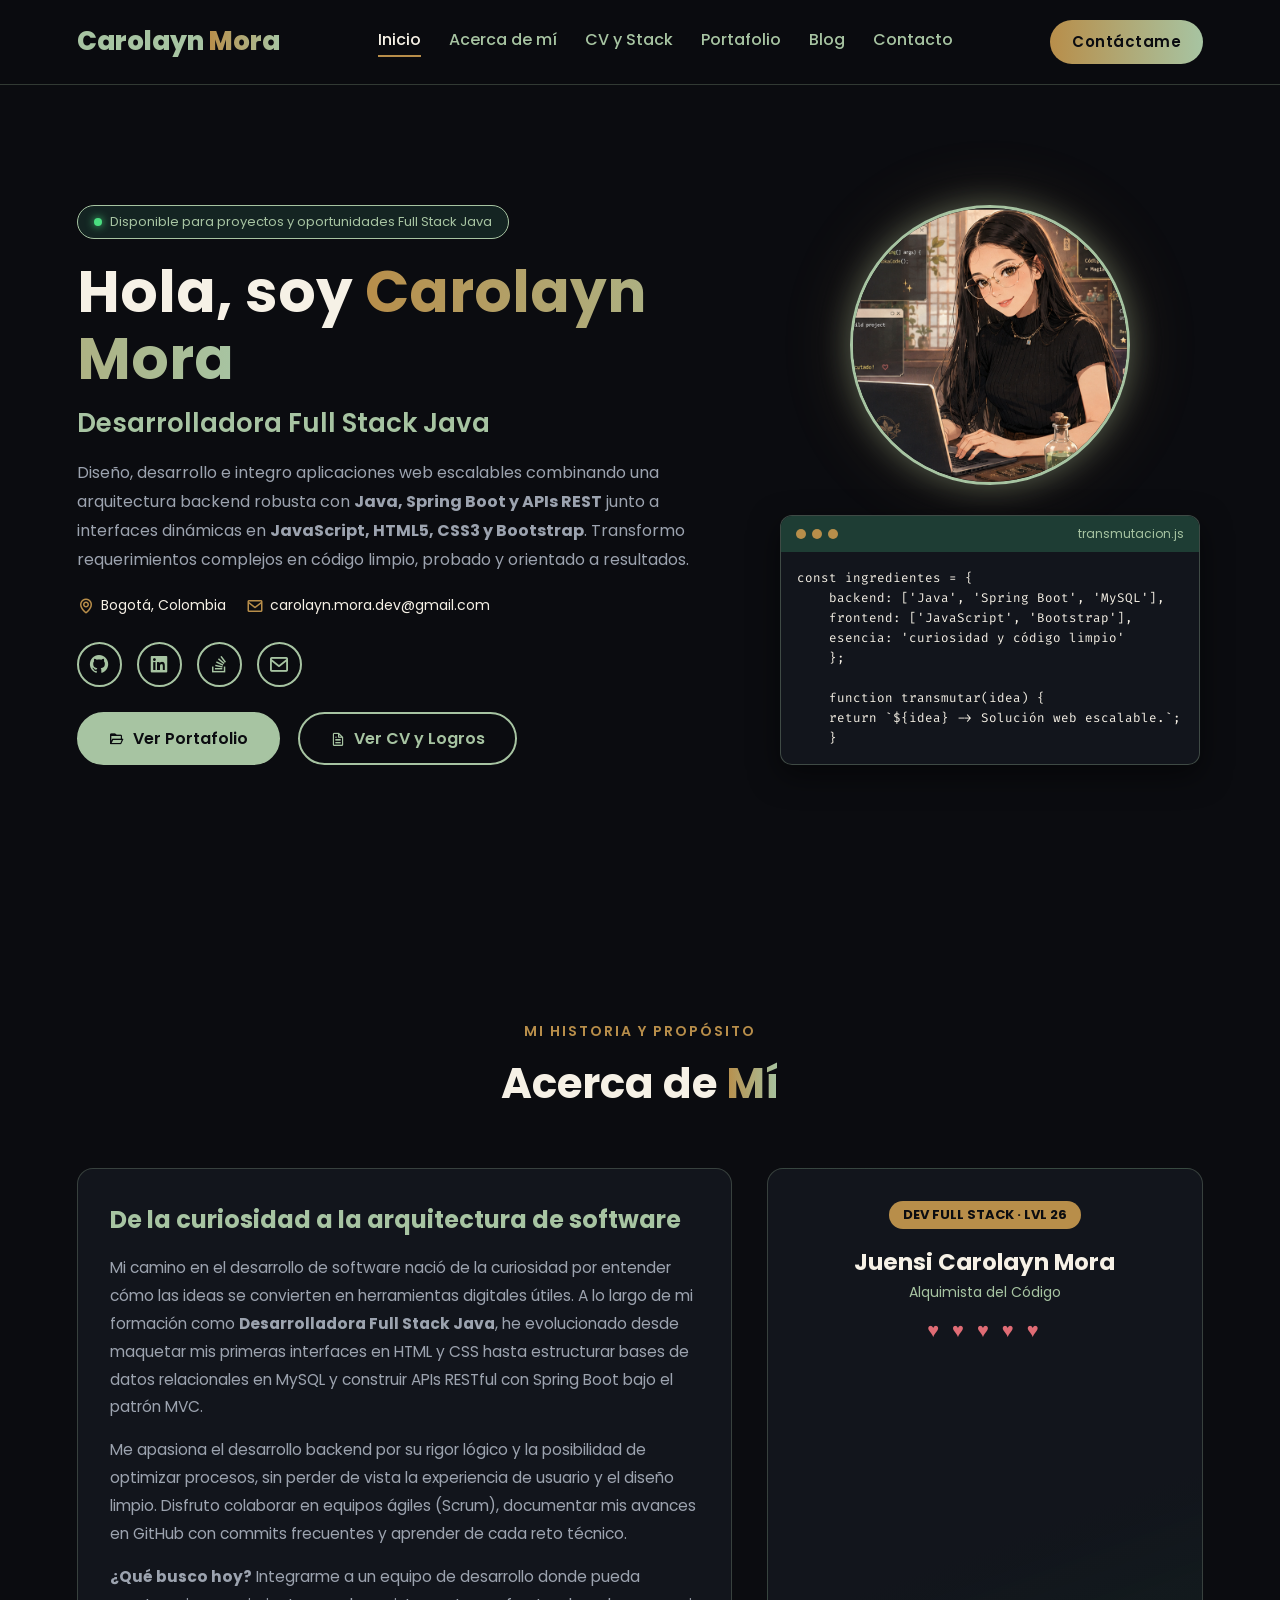
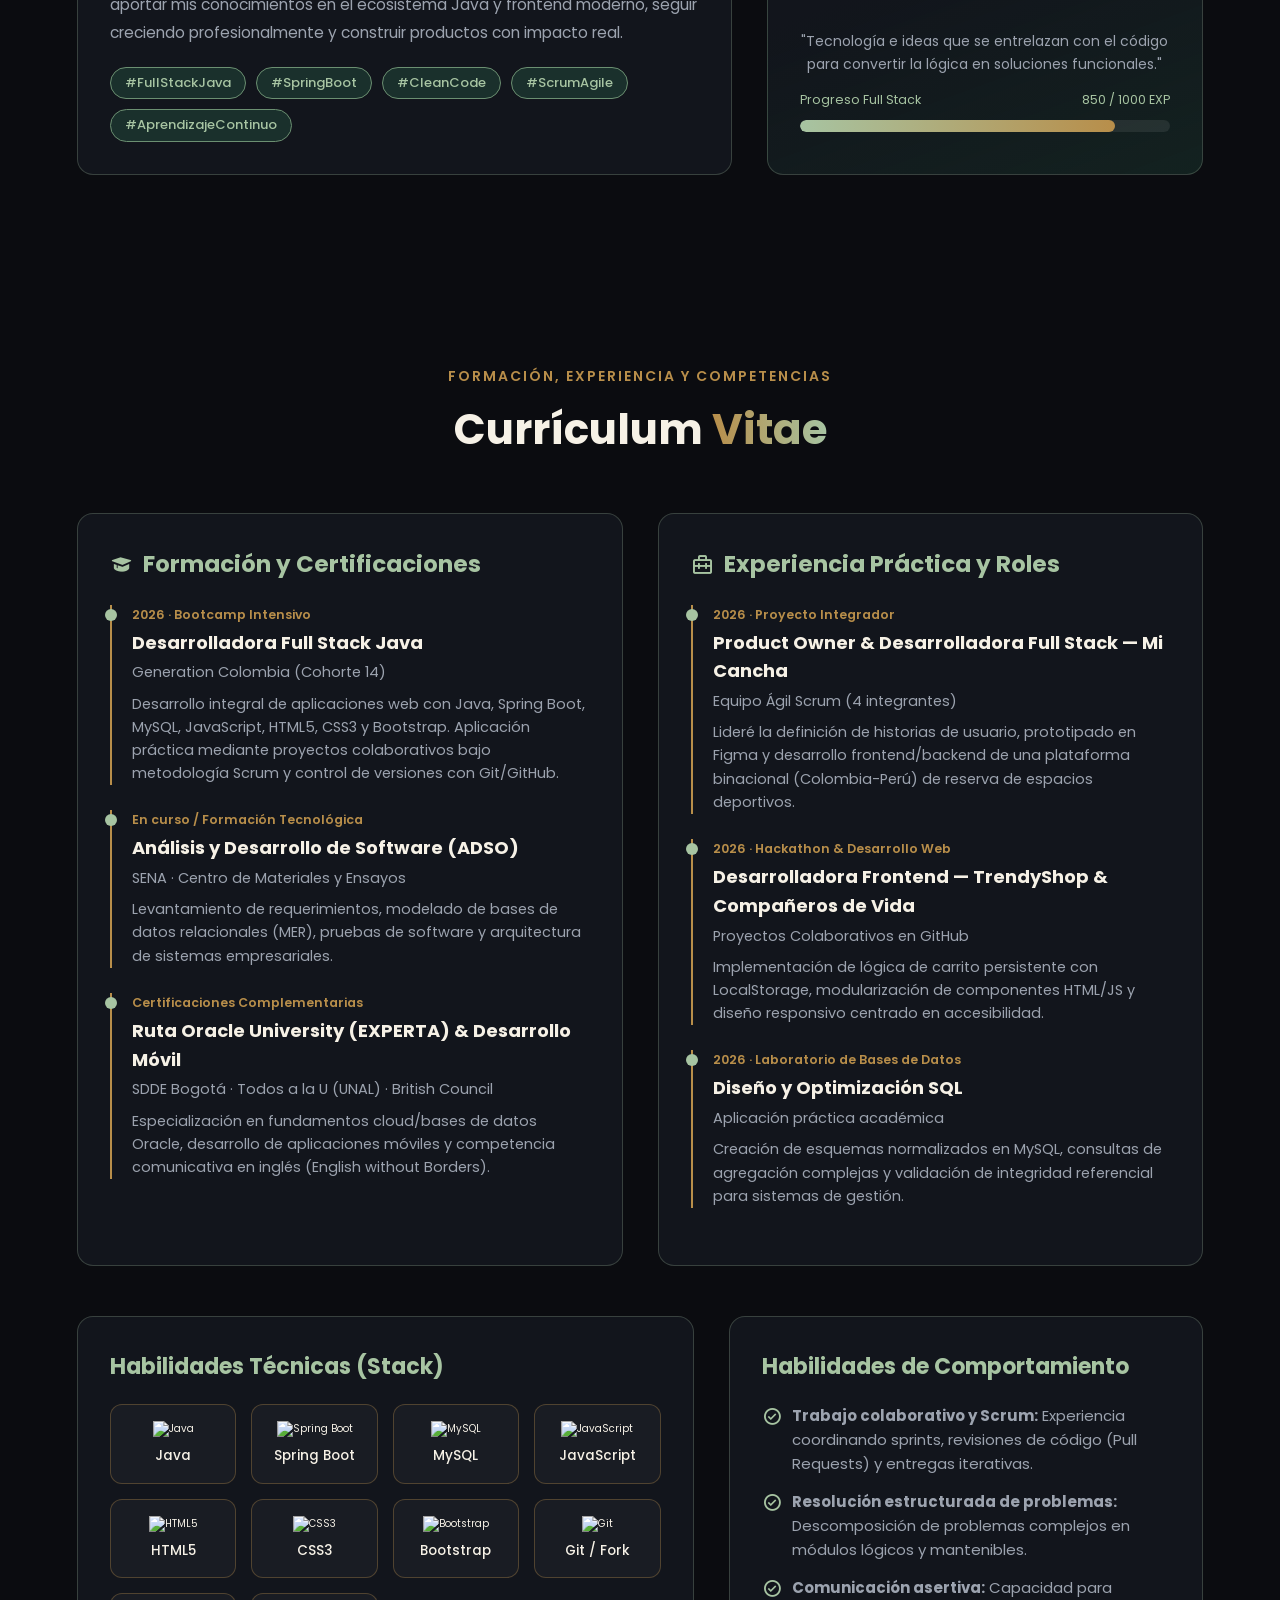
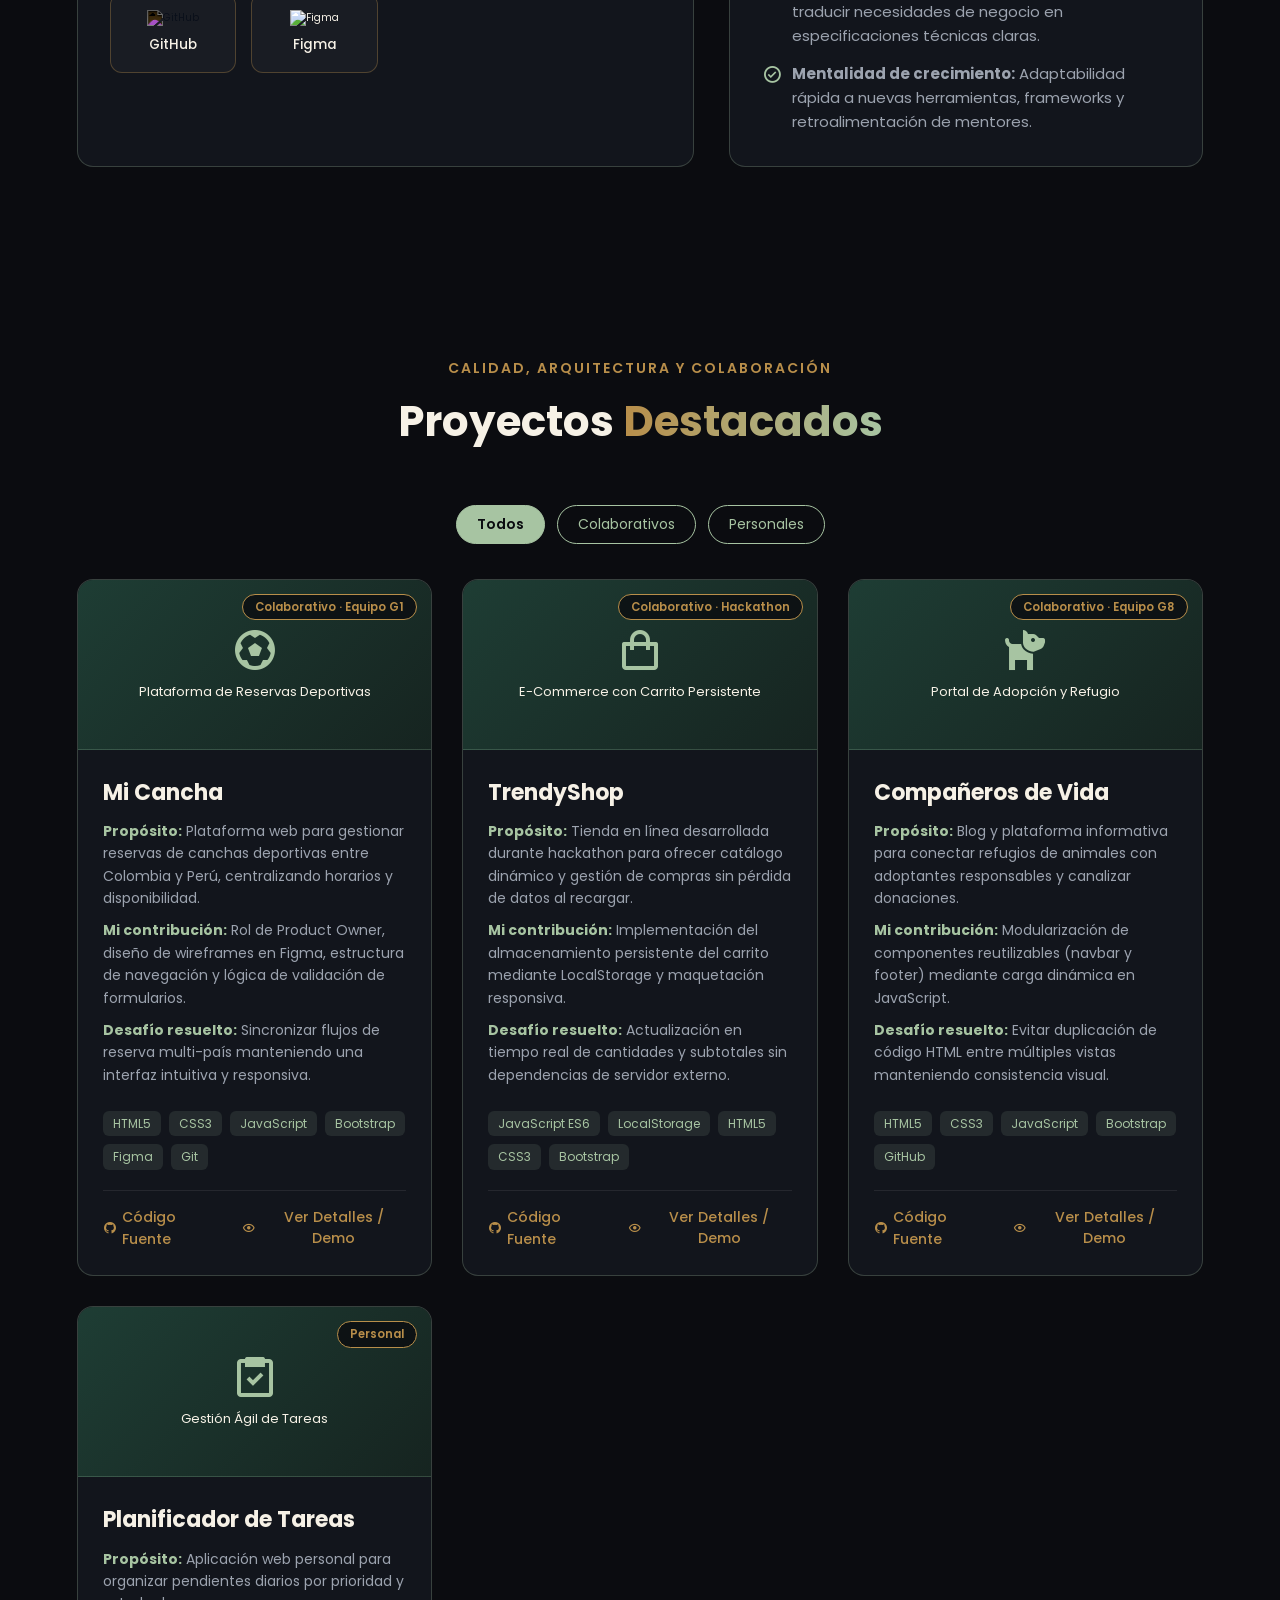
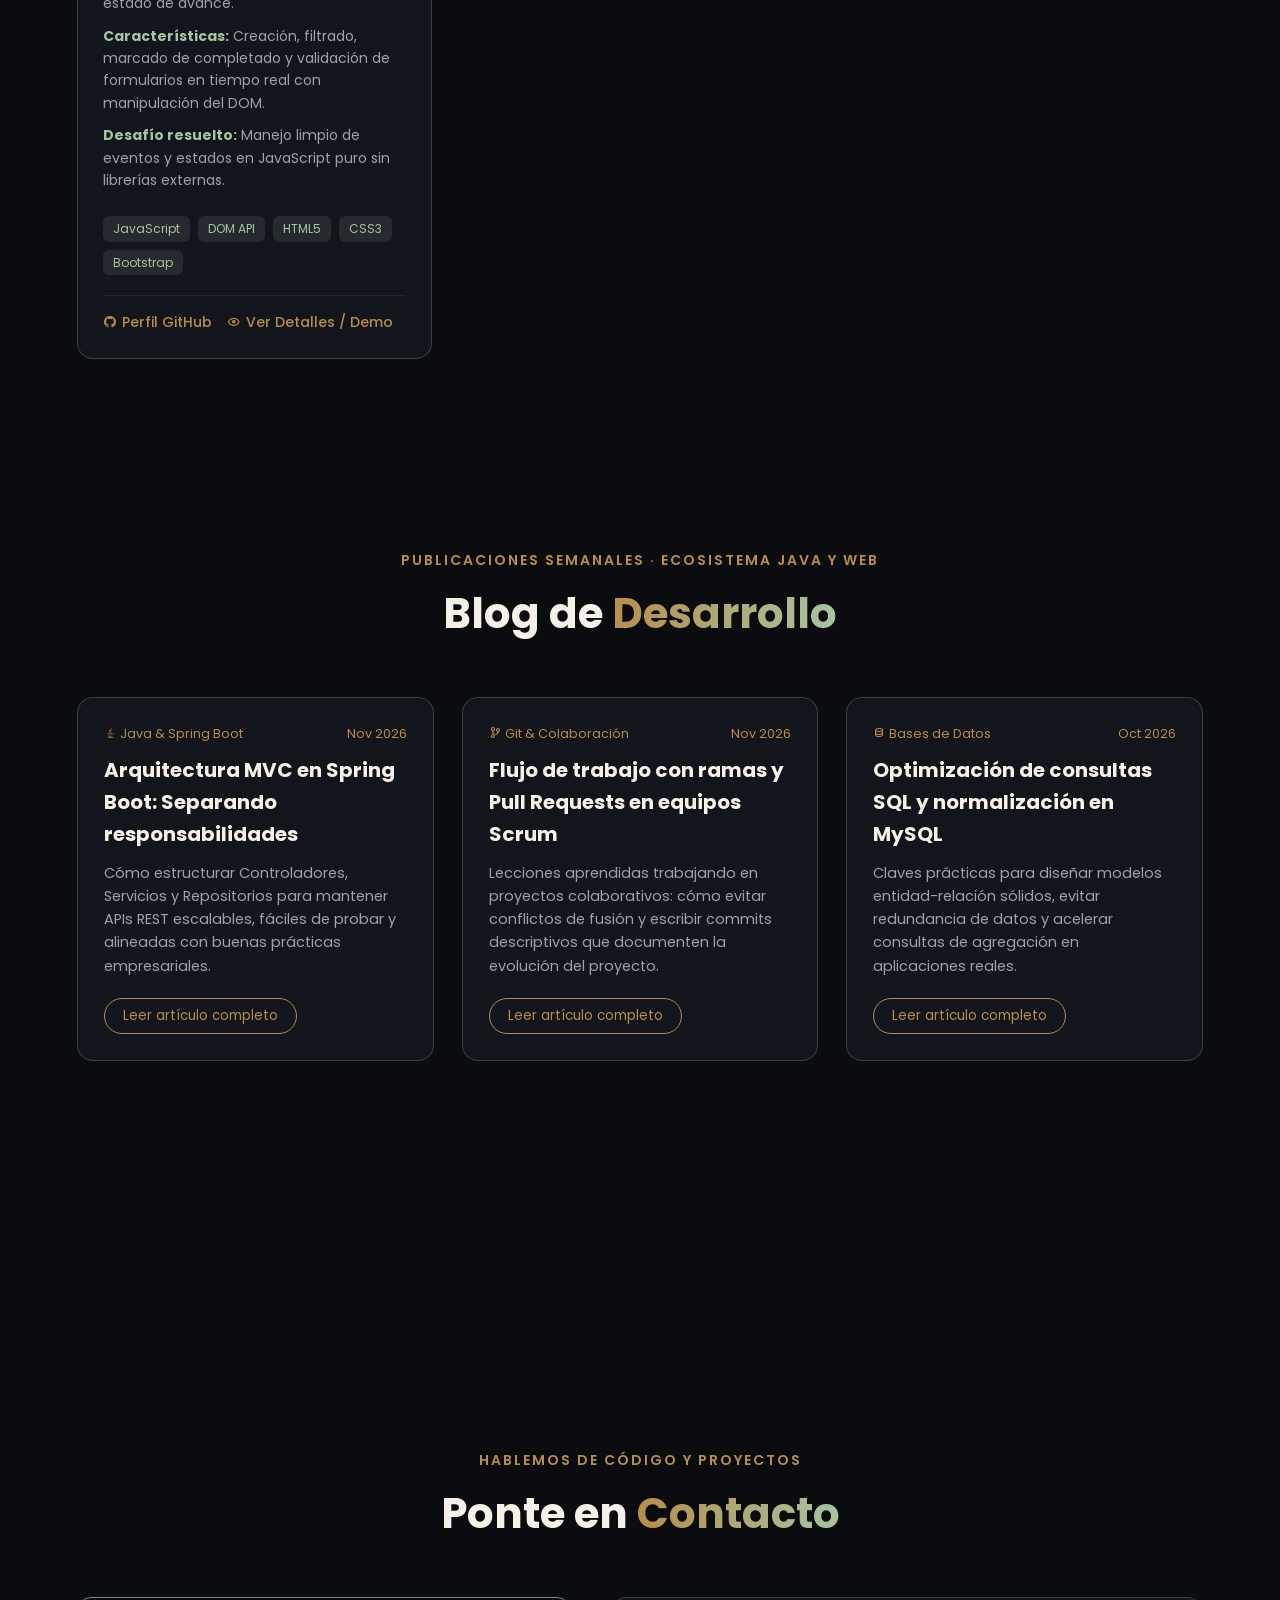
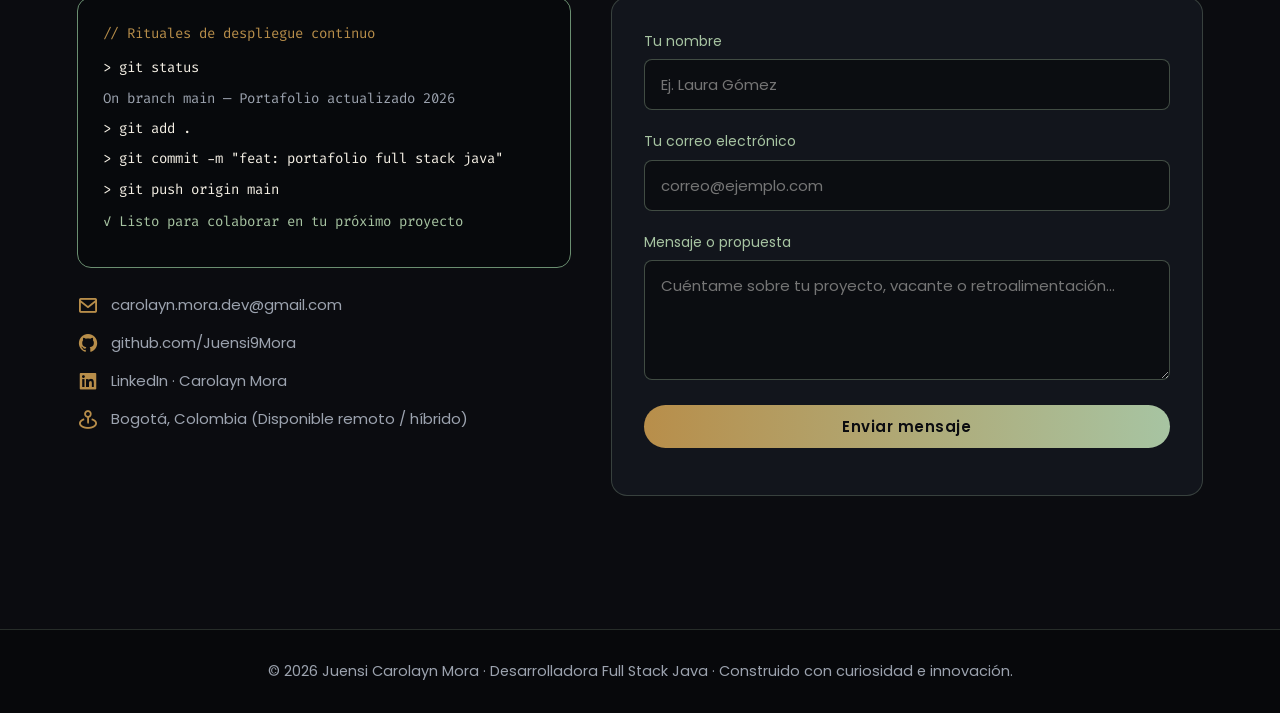
==== inicio.html @ 496a5ac8 "Cambios" ====
﻿<!DOCTYPE html>
<html lang="es">
<head>
    <meta charset="UTF-8">
    <meta name="viewport" content="width=device-width, initial-scale=1.0">
    <title>Carolayn Mora | Desarrolladora Full Stack Java</title>
    <!-- Boxicons & Google Fonts -->
    <link href="https://unpkg.com/boxicons@2.1.4/css/boxicons.min.css" rel="stylesheet">
    <link href="https://fonts.googleapis.com/css2?family=Poppins:wght@300;400;500;600;700;800&family=Fira+Code:wght@400;500&display=swap" rel="stylesheet">
    <!-- Tu CSS -->
    <link rel="stylesheet" href="../css/inicio.css">
    </head>
    <body>

    <!-- ================= HEADER ================= -->
    <header class="header">
        <a href="#inicio" class="logo">
        Carolayn <span class="gradiente-texto">Mora</span>
        </a>

        <i class="bx bx-menu" id="menu-icon"></i>

        <nav class="navbar" id="navbar">
        <a href="#inicio" class="active">Inicio</a>
        <a href="#acerca">Acerca de mí</a>
        <a href="#cv">CV y Stack</a>
        <a href="#proyectos">Portafolio</a>
        <a href="#blog">Blog</a>
        <a href="#contacto">Contacto</a>
        </nav>

        <a href="#contacto" class="gradient-btn">Contáctame</a>
    </header>

    <!-- ================= 1. PÁGINA DE INICIO ================= -->
    <section class="inicio" id="inicio">
        <div class="inicio-contenido">
        <div class="badge-disponible">
            <span class="punto-verde"></span>
            Disponible para proyectos y oportunidades Full Stack Java
        </div>

        <h1>Hola, soy <span class="gradiente-texto">Carolayn Mora</span></h1>
        <h3>Desarrolladora Full Stack Java</h3>

        <p>
            Diseño, desarrollo e integro aplicaciones web escalables combinando una arquitectura backend robusta con <strong>Java, Spring Boot y APIs REST</strong> junto a interfaces dinámicas en <strong>JavaScript, HTML5, CSS3 y Bootstrap</strong>. Transformo requerimientos complejos en código limpio, probado y orientado a resultados.
        </p>

        <div class="datos-rapidos">
            <span><i class="bx bx-map"></i> Bogotá, Colombia</span>
            <span><i class="bx bx-envelope"></i> carolayn.mora.dev@gmail.com</span>
        </div>

        <div class="social-icons">
            <a href="https://github.com/Juensi9Mora" target="_blank" rel="noopener noreferrer" aria-label="GitHub" title="GitHub">
            <i class="bx bxl-github"></i>
            </a>
            <a href="https://www.linkedin.com" target="_blank" rel="noopener noreferrer" aria-label="LinkedIn" title="LinkedIn">
            <i class="bx bxl-linkedin-square"></i>
            </a>
            <a href="https://stackoverflow.com" target="_blank" rel="noopener noreferrer" aria-label="Stack Overflow" title="Stack Overflow">
            <i class="bx bxl-stack-overflow"></i>
            </a>
            <a href="#contacto" aria-label="Correo" title="Enviar correo">
            <i class="bx bx-envelope"></i>
            </a>
        </div>

        <div class="btn-group">
            <a href="#proyectos" class="btn btn-principal">
            <i class="bx bx-folder-open"></i> Ver Portafolio
            </a>
            <a href="#cv" class="btn btn-secundario">
            <i class="bx bx-file"></i> Ver CV y Logros
            </a>
        </div>
        </div>

        <div class="inicio-visual">
        <div class="inicio-img">
            <img src="../img/perfil.png" alt="Foto de perfil de Carolayn Mora" onerror="this.src='https://api.dicebear.com/9.x/avataaars/svg?seed=CarolaynMora&backgroundColor=1e3d34'">
        </div>

        <div class="editor-alquimia">
            <div class="editor-barra">
            <div class="editor-dots"><span></span><span></span><span></span></div>
            <span>transmutacion.js</span>
            </div>
            <pre>const ingredientes = {
    backend: ['Java', 'Spring Boot', 'MySQL'],
    frontend: ['JavaScript', 'Bootstrap'],
    esencia: 'curiosidad y código limpio'
    };

    function transmutar(idea) {
    return `${idea} -> Solución web escalable.`;
    }</pre>
        </div>
        </div>
    </section>

    <!-- ================= 2. ACERCA DE MÍ ================= -->
    <section id="acerca">
        <div class="section-header">
        <span class="section-sub">Mi historia y propósito</span>
        <h2 class="section-title">Acerca de <span class="gradiente-texto">Mí</span></h2>
        </div>

        <div class="acerca-grid">
        <div class="card-dark acerca-historia">
            <h3>De la curiosidad a la arquitectura de software</h3>
            <p>
            Mi camino en el desarrollo de software nació de la curiosidad por entender cómo las ideas se convierten en herramientas digitales útiles. A lo largo de mi formación como <strong>Desarrolladora Full Stack Java</strong>, he evolucionado desde maquetar mis primeras interfaces en HTML y CSS hasta estructurar bases de datos relacionales en MySQL y construir APIs RESTful con Spring Boot bajo el patrón MVC.
            </p>
            <p>
            Me apasiona el desarrollo backend por su rigor lógico y la posibilidad de optimizar procesos, sin perder de vista la experiencia de usuario y el diseño limpio. Disfruto colaborar en equipos ágiles (Scrum), documentar mis avances en GitHub con commits frecuentes y aprender de cada reto técnico.
            </p>
            <p>
            <strong>¿Qué busco hoy?</strong> Integrarme a un equipo de desarrollo donde pueda aportar mis conocimientos en el ecosistema Java y frontend moderno, seguir creciendo profesionalmente y construir productos con impacto real.
            </p>

            <div class="etiquetas-grupo">
            <span class="etiqueta">#FullStackJava</span>
            <span class="etiqueta">#SpringBoot</span>
            <span class="etiqueta">#CleanCode</span>
            <span class="etiqueta">#ScrumAgile</span>
            <span class="etiqueta">#AprendizajeContinuo</span>
            </div>
        </div>

        <div class="card-dark tarjeta-perfil-rpg">
            <div>
            <span class="nivel-badge">DEV FULL STACK · LVL 26</span>
            <h3 class="perfil-nombre">Juensi Carolayn Mora</h3>
            <p class="perfil-rol">Alquimista del Código</p>
            <p class="vidas">♥ ♥ ♥ ♥ ♥</p>
            </div>

            <div>
            <p class="perfil-frase">
                "Tecnología e ideas que se entrelazan con el código para convertir la lógica en soluciones funcionales."
            </p>
            <div class="exp-header">
                <span>Progreso Full Stack</span>
                <span>850 / 1000 EXP</span>
            </div>
            <div class="barra-fondo">
                <div class="barra-relleno" style="width: 85%;"></div>
            </div>
            </div>
        </div>
        </div>
    </section>

    <!-- ================= 3. SECCIÓN DE CV ================= -->
    <section id="cv">
        <div class="section-header">
        <span class="section-sub">Formación, experiencia y competencias</span>
        <h2 class="section-title">Currículum <span class="gradiente-texto">Vitae</span></h2>
        </div>

        <div class="cv-grid">
        <!-- Logros Académicos y Certificaciones -->
        <div class="card-dark cv-columna">
            <h3><i class="bx bxs-graduation"></i> Formación y Certificaciones</h3>

            <div class="timeline-item">
            <span class="timeline-fecha">2026 · Bootcamp Intensivo</span>
            <h4>Desarrolladora Full Stack Java</h4>
            <p class="timeline-lugar">Generation Colombia (Cohorte 14)</p>
            <p>
                Desarrollo integral de aplicaciones web con Java, Spring Boot, MySQL, JavaScript, HTML5, CSS3 y Bootstrap. Aplicación práctica mediante proyectos colaborativos bajo metodología Scrum y control de versiones con Git/GitHub.
            </p>
            </div>

            <div class="timeline-item">
            <span class="timeline-fecha">En curso / Formación Tecnológica</span>
            <h4>Análisis y Desarrollo de Software (ADSO)</h4>
            <p class="timeline-lugar">SENA · Centro de Materiales y Ensayos</p>
            <p>
                Levantamiento de requerimientos, modelado de bases de datos relacionales (MER), pruebas de software y arquitectura de sistemas empresariales.
            </p>
            </div>

            <div class="timeline-item">
            <span class="timeline-fecha">Certificaciones Complementarias</span>
            <h4>Ruta Oracle University (EXPERTA) & Desarrollo Móvil</h4>
            <p class="timeline-lugar">SDDE Bogotá · Todos a la U (UNAL) · British Council</p>
            <p>
                Especialización en fundamentos cloud/bases de datos Oracle, desarrollo de aplicaciones móviles y competencia comunicativa en inglés (English without Borders).
            </p>
            </div>
        </div>

        <!-- Experiencia Práctica y Aplicaciones -->
        <div class="card-dark cv-columna">
            <h3><i class="bx bx-briefcase-alt-2"></i> Experiencia Práctica y Roles</h3>

            <div class="timeline-item">
            <span class="timeline-fecha">2026 · Proyecto Integrador</span>
            <h4>Product Owner & Desarrolladora Full Stack — Mi Cancha</h4>
            <p class="timeline-lugar">Equipo Ágil Scrum (4 integrantes)</p>
            <p>
                Lideré la definición de historias de usuario, prototipado en Figma y desarrollo frontend/backend de una plataforma binacional (Colombia-Perú) de reserva de espacios deportivos.
            </p>
            </div>

            <div class="timeline-item">
            <span class="timeline-fecha">2026 · Hackathon & Desarrollo Web</span>
            <h4>Desarrolladora Frontend — TrendyShop & Compañeros de Vida</h4>
            <p class="timeline-lugar">Proyectos Colaborativos en GitHub</p>
            <p>
                Implementación de lógica de carrito persistente con LocalStorage, modularización de componentes HTML/JS y diseño responsivo centrado en accesibilidad.
            </p>
            </div>

            <div class="timeline-item">
            <span class="timeline-fecha">2026 · Laboratorio de Bases de Datos</span>
            <h4>Diseño y Optimización SQL</h4>
            <p class="timeline-lugar">Aplicación práctica académica</p>
            <p>
                Creación de esquemas normalizados en MySQL, consultas de agregación complejas y validación de integridad referencial para sistemas de gestión.
            </p>
            </div>
        </div>
        </div>

        <!-- Habilidades Técnicas y de Comportamiento -->
        <div class="skills-wrapper">
        <div class="card-dark">
            <h3 class="subtitulo-card">Habilidades Técnicas (Stack)</h3>
            <div class="tech-grid">
            <div class="tech-card">
                <img src="https://cdn.jsdelivr.net/gh/devicons/devicon/icons/java/java-original.svg" alt="Java">
                <p>Java</p>
            </div>
            <div class="tech-card">
                <img src="https://cdn.jsdelivr.net/gh/devicons/devicon/icons/spring/spring-original.svg" alt="Spring Boot">
                <p>Spring Boot</p>
            </div>
            <div class="tech-card">
                <img src="https://cdn.jsdelivr.net/gh/devicons/devicon/icons/mysql/mysql-original.svg" alt="MySQL">
                <p>MySQL</p>
            </div>
            <div class="tech-card">
                <img src="https://cdn.jsdelivr.net/gh/devicons/devicon/icons/javascript/javascript-original.svg" alt="JavaScript">
                <p>JavaScript</p>
            </div>
            <div class="tech-card">
                <img src="https://cdn.jsdelivr.net/gh/devicons/devicon/icons/html5/html5-original.svg" alt="HTML5">
                <p>HTML5</p>
            </div>
            <div class="tech-card">
                <img src="https://cdn.jsdelivr.net/gh/devicons/devicon/icons/css3/css3-original.svg" alt="CSS3">
                <p>CSS3</p>
            </div>
            <div class="tech-card">
                <img src="https://cdn.jsdelivr.net/gh/devicons/devicon/icons/bootstrap/bootstrap-original.svg" alt="Bootstrap">
                <p>Bootstrap</p>
            </div>
            <div class="tech-card">
                <img src="https://cdn.jsdelivr.net/gh/devicons/devicon/icons/git/git-original.svg" alt="Git">
                <p>Git / Fork</p>
            </div>
            <div class="tech-card">
                <img src="https://cdn.jsdelivr.net/gh/devicons/devicon/icons/github/github-original.svg" alt="GitHub" class="icon-invert">
                <p>GitHub</p>
            </div>
            <div class="tech-card">
                <img src="https://cdn.jsdelivr.net/gh/devicons/devicon/icons/figma/figma-original.svg" alt="Figma">
                <p>Figma</p>
            </div>
            </div>
        </div>

        <div class="card-dark">
            <h3 class="subtitulo-card">Habilidades de Comportamiento</h3>
            <ul class="soft-skills-list">
            <li><i class="bx bx-check-circle"></i> <span><strong>Trabajo colaborativo y Scrum:</strong> Experiencia coordinando sprints, revisiones de código (Pull Requests) y entregas iterativas.</span></li>
            <li><i class="bx bx-check-circle"></i> <span><strong>Resolución estructurada de problemas:</strong> Descomposición de problemas complejos en módulos lógicos y mantenibles.</span></li>
            <li><i class="bx bx-check-circle"></i> <span><strong>Comunicación asertiva:</strong> Capacidad para traducir necesidades de negocio en especificaciones técnicas claras.</span></li>
            <li><i class="bx bx-check-circle"></i> <span><strong>Mentalidad de crecimiento:</strong> Adaptabilidad rápida a nuevas herramientas, frameworks y retroalimentación de mentores.</span></li>
            </ul>
        </div>
        </div>
    </section>

    <!-- ================= 4. PORTAFOLIO DE PROYECTOS ================= -->
    <section id="proyectos">
        <div class="section-header">
        <span class="section-sub">Calidad, arquitectura y colaboración</span>
        <h2 class="section-title">Proyectos <span class="gradiente-texto">Destacados</span></h2>
        </div>

        <div class="filtros-proyectos">
        <button class="filtro-btn activo" data-filtro="todos">Todos</button>
        <button class="filtro-btn" data-filtro="colaborativo">Colaborativos</button>
        <button class="filtro-btn" data-filtro="personal">Personales</button>
        </div>

        <div class="proyectos-grid">
        <!-- Proyecto 1 -->
        <article class="proyecto-card" data-categoria="colaborativo">
            <div class="proyecto-preview">
            <span class="proyecto-tipo">Colaborativo · Equipo G1</span>
            <i class="bx bx-football"></i>
            <span class="preview-caption">Plataforma de Reservas Deportivas</span>
            </div>
            <div class="proyecto-body">
            <h3>Mi Cancha</h3>
            <p class="proyecto-detalle"><strong>Propósito:</strong> Plataforma web para gestionar reservas de canchas deportivas entre Colombia y Perú, centralizando horarios y disponibilidad.</p>
            <p class="proyecto-detalle"><strong>Mi contribución:</strong> Rol de Product Owner, diseño de wireframes en Figma, estructura de navegación y lógica de validación de formularios.</p>
            <p class="proyecto-detalle"><strong>Desafío resuelto:</strong> Sincronizar flujos de reserva multi-país manteniendo una interfaz intuitiva y responsiva.</p>
            <div class="proyecto-techs">
                <span>HTML5</span><span>CSS3</span><span>JavaScript</span><span>Bootstrap</span><span>Figma</span><span>Git</span>
            </div>
            <div class="proyecto-links">
                <a href="https://github.com/Juensi9Mora/Proyecto-Final-Grupo1" target="_blank" rel="noopener noreferrer">
                <i class="bx bxl-github"></i> Código Fuente
                </a>
                <button type="button" data-modal="micancha">
                <i class="bx bx-show"></i> Ver Detalles / Demo
                </button>
            </div>
            </div>
        </article>

        <!-- Proyecto 2 -->
        <article class="proyecto-card" data-categoria="colaborativo">
            <div class="proyecto-preview">
            <span class="proyecto-tipo">Colaborativo · Hackathon</span>
            <i class="bx bx-shopping-bag"></i>
            <span class="preview-caption">E-Commerce con Carrito Persistente</span>
            </div>
            <div class="proyecto-body">
            <h3>TrendyShop</h3>
            <p class="proyecto-detalle"><strong>Propósito:</strong> Tienda en línea desarrollada durante hackathon para ofrecer catálogo dinámico y gestión de compras sin pérdida de datos al recargar.</p>
            <p class="proyecto-detalle"><strong>Mi contribución:</strong> Implementación del almacenamiento persistente del carrito mediante LocalStorage y maquetación responsiva.</p>
            <p class="proyecto-detalle"><strong>Desafío resuelto:</strong> Actualización en tiempo real de cantidades y subtotales sin dependencias de servidor externo.</p>
            <div class="proyecto-techs">
                <span>JavaScript ES6</span><span>LocalStorage</span><span>HTML5</span><span>CSS3</span><span>Bootstrap</span>
            </div>
            <div class="proyecto-links">
                <a href="https://github.com/JBoncho/Hackathon-1" target="_blank" rel="noopener noreferrer">
                <i class="bx bxl-github"></i> Código Fuente
                </a>
                <button type="button" data-modal="trendyshop">
                <i class="bx bx-show"></i> Ver Detalles / Demo
                </button>
            </div>
            </div>
        </article>

        <!-- Proyecto 3 -->
        <article class="proyecto-card" data-categoria="colaborativo">
            <div class="proyecto-preview">
            <span class="proyecto-tipo">Colaborativo · Equipo G8</span>
            <i class="bx bxs-dog"></i>
            <span class="preview-caption">Portal de Adopción y Refugio</span>
            </div>
            <div class="proyecto-body">
            <h3>Compañeros de Vida</h3>
            <p class="proyecto-detalle"><strong>Propósito:</strong> Blog y plataforma informativa para conectar refugios de animales con adoptantes responsables y canalizar donaciones.</p>
            <p class="proyecto-detalle"><strong>Mi contribución:</strong> Modularización de componentes reutilizables (navbar y footer) mediante carga dinámica en JavaScript.</p>
            <p class="proyecto-detalle"><strong>Desafío resuelto:</strong> Evitar duplicación de código HTML entre múltiples vistas manteniendo consistencia visual.</p>
            <div class="proyecto-techs">
                <span>HTML5</span><span>CSS3</span><span>JavaScript</span><span>Bootstrap</span><span>GitHub</span>
            </div>
            <div class="proyecto-links">
                <a href="https://github.com/Juensi9Mora/GRUPO-8" target="_blank" rel="noopener noreferrer">
                <i class="bx bxl-github"></i> Código Fuente
                </a>
                <button type="button" data-modal="companeros">
                <i class="bx bx-show"></i> Ver Detalles / Demo
                </button>
            </div>
            </div>
        </article>

        <!-- Proyecto 4 -->
        <article class="proyecto-card" data-categoria="personal">
            <div class="proyecto-preview">
            <span class="proyecto-tipo">Personal</span>
            <i class="bx bx-task"></i>
            <span class="preview-caption">Gestión Ágil de Tareas</span>
            </div>
            <div class="proyecto-body">
            <h3>Planificador de Tareas</h3>
            <p class="proyecto-detalle"><strong>Propósito:</strong> Aplicación web personal para organizar pendientes diarios por prioridad y estado de avance.</p>
            <p class="proyecto-detalle"><strong>Características:</strong> Creación, filtrado, marcado de completado y validación de formularios en tiempo real con manipulación del DOM.</p>
            <p class="proyecto-detalle"><strong>Desafío resuelto:</strong> Manejo limpio de eventos y estados en JavaScript puro sin librerías externas.</p>
            <div class="proyecto-techs">
                <span>JavaScript</span><span>DOM API</span><span>HTML5</span><span>CSS3</span><span>Bootstrap</span>
            </div>
            <div class="proyecto-links">
                <a href="https://github.com/Juensi9Mora" target="_blank" rel="noopener noreferrer">
                <i class="bx bxl-github"></i> Perfil GitHub
                </a>
                <button type="button" data-modal="planificador">
                <i class="bx bx-show"></i> Ver Detalles / Demo
                </button>
            </div>
            </div>
        </article>
        </div>
    </section>

    <!-- ================= 5. SECCIÓN DE BLOG TÉCNICO ================= -->
    <section id="blog">
        <div class="section-header">
        <span class="section-sub">Publicaciones semanales · Ecosistema Java y Web</span>
        <h2 class="section-title">Blog de <span class="gradiente-texto">Desarrollo</span></h2>
        </div>

        <div class="blog-grid">
        <article class="blog-card">
            <div>
            <div class="blog-meta">
                <span><i class="bx bxl-java"></i> Java & Spring Boot</span>
                <span>Nov 2026</span>
            </div>
            <h3>Arquitectura MVC en Spring Boot: Separando responsabilidades</h3>
            <p>
                Cómo estructurar Controladores, Servicios y Repositorios para mantener APIs REST escalables, fáciles de probar y alineadas con buenas prácticas empresariales.
            </p>
            </div>
            <button type="button" class="leer-mas-btn" data-modal="blog1">Leer artículo completo</button>
        </article>

        <article class="blog-card">
            <div>
            <div class="blog-meta">
                <span><i class="bx bx-git-branch"></i> Git & Colaboración</span>
                <span>Nov 2026</span>
            </div>
            <h3>Flujo de trabajo con ramas y Pull Requests en equipos Scrum</h3>
            <p>
                Lecciones aprendidas trabajando en proyectos colaborativos: cómo evitar conflictos de fusión y escribir commits descriptivos que documenten la evolución del proyecto.
            </p>
            </div>
            <button type="button" class="leer-mas-btn" data-modal="blog2">Leer artículo completo</button>
        </article>

        <article class="blog-card">
            <div>
            <div class="blog-meta">
                <span><i class="bx bx-data"></i> Bases de Datos</span>
                <span>Oct 2026</span>
            </div>
            <h3>Optimización de consultas SQL y normalización en MySQL</h3>
            <p>
                Claves prácticas para diseñar modelos entidad-relación sólidos, evitar redundancia de datos y acelerar consultas de agregación en aplicaciones reales.
            </p>
            </div>
            <button type="button" class="leer-mas-btn" data-modal="blog3">Leer artículo completo</button>
        </article>
        </div>
    </section>

    <!-- ================= 6. CONTACTO Y TERMINAL ================= -->
    <section id="contacto">
        <div class="section-header">
        <span class="section-sub">Hablemos de código y proyectos</span>
        <h2 class="section-title">Ponte en <span class="gradiente-texto">Contacto</span></h2>
        </div>

        <div class="contacto-grid">
        <div>
            <div class="terminal-box">
            <p class="terminal-comentario">// Rituales de despliegue continuo</p>
            <p>&gt; git status</p>
            <p class="terminal-muted">On branch main — Portafolio actualizado 2026</p>
            <p>&gt; git add .</p>
            <p>&gt; git commit -m "feat: portafolio full stack java"</p>
            <p>&gt; git push origin main</p>
            <p class="ok">✓ Listo para colaborar en tu próximo proyecto</p>
            </div>

            <div class="contacto-info-list">
            <a href="mailto:carolayn.mora.dev@gmail.com">
                <i class="bx bx-envelope"></i> carolayn.mora.dev@gmail.com
            </a>
            <a href="https://github.com/Juensi9Mora" target="_blank" rel="noopener noreferrer">
                <i class="bx bxl-github"></i> github.com/Juensi9Mora
            </a>
            <a href="https://www.linkedin.com" target="_blank" rel="noopener noreferrer">
                <i class="bx bxl-linkedin-square"></i> LinkedIn · Carolayn Mora
            </a>
            <div>
                <i class="bx bx-map-pin"></i> Bogotá, Colombia (Disponible remoto / híbrido)
            </div>
            </div>
        </div>

        <form id="formulario" class="formulario-contacto" novalidate>
            <div class="form-grupo">
            <label for="nombre">Tu nombre</label>
            <input type="text" id="nombre" class="form-control" placeholder="Ej. Laura Gómez" required>
            </div>
            <div class="form-grupo">
            <label for="correo">Tu correo electrónico</label>
            <input type="email" id="correo" class="form-control" placeholder="correo@ejemplo.com" required>
            </div>
            <div class="form-grupo">
            <label for="mensaje">Mensaje o propuesta</label>
            <textarea id="mensaje" rows="4" class="form-control" placeholder="Cuéntame sobre tu proyecto, vacante o retroalimentación..." required></textarea>
            </div>
            <button type="submit" class="gradient-btn btn-full">
            Enviar mensaje
            </button>
            <p id="respuesta" role="alert"></p>
        </form>
        </div>
    </section>

    <!-- ================= MODAL DINÁMICO ================= -->
    <div class="modal-overlay" id="modal">
        <div class="modal-contenido">
        <button type="button" class="cerrar-modal" id="cerrar-modal" aria-label="Cerrar ventana">&times;</button>
        <div id="modal-cuerpo"></div>
        </div>
    </div>

    <!-- ================= FOOTER ================= -->
    <footer class="footer">
        <p>© 2026 Juensi Carolayn Mora · Desarrolladora Full Stack Java · Construido con curiosidad e innovación.</p>
    </footer>

    <!-- Tu JS -->
    <script src="../js/inicio.js"></script>
</body>
</html>
---- css/inicio.css ----
﻿* {
    margin: 0;
    padding: 0;
    box-sizing: border-box;
    text-decoration: none;
    scroll-behavior: smooth;
    font-family: "Poppins", sans-serif;
    }

    :root {
    /* Colores de mi paleta de Figma (inicio.css) */
    --verde-jade: #1E3D34;
    --verde-salvia: #6B8F71;
    --verde-claro: #A7C4A2;
    --crema: #F6F1E6;
    --ciruela: #6E4A7E;
    --dorado: #B88E4A;
    --carbon: #0b0c10;
    --carbon-card: #12151c;
    --texto-secundario: #9ca3af;
    }

    html {
    font-size: 62.5%;
    overflow-x: hidden;
    }

    body {
    background: var(--carbon);
    color: var(--crema);
    line-height: 1.6;
    }

    /* ================= HEADER & NAVBAR ================= */
    .header {
    position: fixed;
    width: 100%;
    top: 0;
    left: 0;
    padding: 2rem 6%;
    background: rgba(11, 12, 16, 0.85);
    backdrop-filter: blur(12px);
    -webkit-backdrop-filter: blur(12px);
    display: flex;
    justify-content: space-between;
    align-items: center;
    z-index: 1000;
    border-bottom: 1px solid rgba(167, 196, 162, 0.25);
    }

    #menu-icon {
    font-size: 3.5rem;
    color: var(--verde-claro);
    display: none;
    cursor: pointer;
    }

    .logo {
    font-size: 2.6rem;
    color: var(--verde-claro);
    font-weight: 800;
    cursor: pointer;
    transition: 0.3s ease-in-out;
    }

    .logo:hover {
    transform: scale(1.05);
    }

    .gradiente-texto {
    background: linear-gradient(270deg, var(--verde-claro), var(--dorado));
    background-clip: text;
    -webkit-background-clip: text;
    color: transparent;
    }

    .navbar {
    display: flex;
    align-items: center;
    gap: 2.8rem;
    }

    .navbar a {
    font-size: 1.6rem;
    color: var(--verde-claro);
    font-weight: 500;
    transition: 0.3s ease-in-out;
    border-bottom: 2px solid transparent;
    padding-bottom: 0.3rem;
    }

    .navbar a:hover,
    .navbar a.active {
    color: var(--crema);
    border-bottom: 2px solid var(--dorado);
    }

    .gradient-btn {
    font-size: 1.5rem;
    font-weight: 600;
    padding: 1rem 2.2rem;
    border-radius: 3rem;
    background: linear-gradient(270deg, var(--verde-claro), var(--dorado));
    letter-spacing: 0.5px;
    cursor: pointer;
    transition: 0.3s ease-in-out;
    color: var(--carbon);
    border: none;
    white-space: nowrap;
    display: inline-block;
    }

    .gradient-btn:hover {
    transform: scale(1.05);
    box-shadow: 0 0 20px rgba(184, 142, 74, 0.4);
    }

    .btn-full {
    width: 100%;
    text-align: center;
    }

    /* ================= SECCIONES GENERALES ================= */
    section {
    min-height: 100vh;
    padding: 12rem 6% 7rem 6%;
    }

    .section-header {
    text-align: center;
    margin-bottom: 5rem;
    }

    .section-sub {
    font-size: 1.4rem;
    text-transform: uppercase;
    letter-spacing: 2px;
    color: var(--dorado);
    font-weight: 600;
    display: block;
    margin-bottom: 0.8rem;
    }

    .section-title {
    font-size: 4.2rem;
    font-weight: 700;
    color: var(--crema);
    }

    /* ================= INICIO (HERO) ================= */
    .inicio {
    display: flex;
    align-items: center;
    justify-content: space-between;
    gap: 6rem;
    padding-top: 14rem;
    }

    .inicio-contenido {
    flex: 1.2;
    display: flex;
    flex-direction: column;
    align-items: flex-start;
    }

    .badge-disponible {
    display: inline-flex;
    align-items: center;
    gap: 0.8rem;
    background: rgba(30, 61, 52, 0.5);
    border: 1px solid var(--verde-claro);
    padding: 0.6rem 1.6rem;
    border-radius: 3rem;
    font-size: 1.3rem;
    color: var(--verde-claro);
    margin-bottom: 1.5rem;
    }

    .punto-verde {
    width: 8px;
    height: 8px;
    background: #4ade80;
    border-radius: 50%;
    box-shadow: 0 0 8px #4ade80;
    }

    .inicio-contenido h1 {
    font-size: 5.8rem;
    font-weight: 700;
    margin: 0.5rem 0 1rem 0;
    line-height: 1.15;
    color: var(--crema);
    }

    .inicio-contenido h3 {
    font-size: 2.6rem;
    font-weight: 600;
    color: var(--verde-claro);
    margin-bottom: 1.5rem;
    }

    .inicio-contenido p {
    font-size: 1.6rem;
    font-weight: 400;
    line-height: 1.8;
    color: var(--texto-secundario);
    max-width: 65rem;
    }

    .datos-rapidos {
    display: flex;
    flex-wrap: wrap;
    gap: 2rem;
    margin-top: 2rem;
    font-size: 1.4rem;
    color: var(--crema);
    }

    .datos-rapidos span {
    display: inline-flex;
    align-items: center;
    gap: 0.6rem;
    }

    .datos-rapidos i {
    color: var(--dorado);
    font-size: 1.8rem;
    }

    .social-icons {
    display: flex;
    gap: 1.5rem;
    margin: 2.5rem 0;
    }

    .social-icons a {
    display: inline-flex;
    justify-content: center;
    align-items: center;
    width: 4.5rem;
    height: 4.5rem;
    background: transparent;
    border: 2px solid var(--verde-claro);
    border-radius: 50%;
    color: var(--verde-claro);
    font-size: 2.2rem;
    transition: 0.3s ease-in-out;
    }

    .social-icons a:hover {
    color: var(--carbon);
    background-color: var(--verde-claro);
    transform: translateY(-4px);
    box-shadow: 0 0 15px var(--verde-claro);
    }

    .btn-group {
    display: flex;
    flex-wrap: wrap;
    gap: 1.8rem;
    }

    .btn {
    display: inline-flex;
    align-items: center;
    gap: 0.8rem;
    padding: 1.2rem 3rem;
    border-radius: 3rem;
    font-size: 1.6rem;
    font-weight: 600;
    transition: 0.3s ease-in-out;
    cursor: pointer;
    }

    .btn-principal {
    background-color: var(--verde-claro);
    color: var(--carbon);
    border: 2px solid var(--verde-claro);
    }

    .btn-principal:hover {
    transform: scale(1.04);
    background-color: transparent;
    color: var(--verde-claro);
    box-shadow: 0 0 20px rgba(167, 196, 162, 0.35);
    }

    .btn-secundario {
    background-color: transparent;
    border: 2px solid var(--verde-claro);
    color: var(--verde-claro);
    }

    .btn-secundario:hover {
    transform: scale(1.04);
    background-color: var(--verde-claro);
    color: var(--carbon);
    }

    .inicio-visual {
    flex: 0.8;
    display: flex;
    flex-direction: column;
    align-items: center;
    gap: 2.5rem;
    }

    .inicio-img img {
    width: 28rem;
    height: 28rem;
    object-fit: cover;
    border-radius: 50%;
    border: 3px solid var(--verde-claro);
    box-shadow: 0 0 30px rgba(167, 196, 162, 0.4),
                0 0 70px rgba(184, 142, 74, 0.2);
    transition: 0.4s ease-in-out;
    }

    .inicio-img img:hover {
    box-shadow: 0 0 40px var(--crema),
                0 0 80px var(--dorado);
    }

    /* Editor Alquimia (integrado de index.html) */
    .editor-alquimia {
    width: 100%;
    max-width: 42rem;
    background: var(--carbon-card);
    border: 1px solid rgba(167, 196, 162, 0.3);
    border-radius: 1.2rem;
    overflow: hidden;
    box-shadow: 0 10px 30px rgba(0, 0, 0, 0.5);
    }

    .editor-barra {
    background: var(--verde-jade);
    color: var(--verde-claro);
    padding: 0.8rem 1.5rem;
    font-size: 1.2rem;
    display: flex;
    justify-content: space-between;
    align-items: center;
    font-family: 'Fira Code', monospace;
    }

    .editor-dots {
    display: flex;
    gap: 0.6rem;
    }

    .editor-dots span {
    width: 10px;
    height: 10px;
    border-radius: 50%;
    background: var(--dorado);
    }

    .editor-alquimia pre {
    padding: 1.6rem;
    font-family: 'Fira Code', monospace;
    font-size: 1.25rem;
    color: var(--crema);
    overflow-x: auto;
    }

    /* ================= ACERCA DE MÍ ================= */
    .acerca-grid {
    display: grid;
    grid-template-columns: 1.5fr 1fr;
    gap: 3.5rem;
    align-items: stretch;
    }

    .card-dark {
    background: var(--carbon-card);
    border: 1px solid rgba(167, 196, 162, 0.25);
    border-radius: 1.6rem;
    padding: 3.2rem;
    transition: 0.3s ease;
    }

    .card-dark:hover {
    border-color: var(--dorado);
    transform: translateY(-4px);
    }

    .acerca-historia h3 {
    font-size: 2.4rem;
    color: var(--verde-claro);
    margin-bottom: 1.5rem;
    }

    .acerca-historia p {
    font-size: 1.55rem;
    color: var(--texto-secundario);
    margin-bottom: 1.5rem;
    line-height: 1.8;
    }

    .etiquetas-grupo {
    display: flex;
    flex-wrap: wrap;
    gap: 1rem;
    margin-top: 2rem;
    }

    .etiqueta {
    background: rgba(30, 61, 52, 0.7);
    color: var(--verde-claro);
    border: 1px solid var(--verde-salvia);
    padding: 0.5rem 1.4rem;
    border-radius: 2rem;
    font-size: 1.3rem;
    font-weight: 500;
    }

    .tarjeta-perfil-rpg {
    display: flex;
    flex-direction: column;
    justify-content: space-between;
    text-align: center;
    background: linear-gradient(160deg, var(--carbon-card) 60%, rgba(30, 61, 52, 0.45) 100%);
    }

    .nivel-badge {
    display: inline-block;
    background: var(--dorado);
    color: var(--carbon);
    font-weight: 700;
    padding: 0.4rem 1.4rem;
    border-radius: 2rem;
    font-size: 1.3rem;
    margin-bottom: 1rem;
    }

    .perfil-nombre {
    font-size: 2.3rem;
    color: var(--crema);
    margin-top: 0.5rem;
    }

    .perfil-rol {
    font-size: 1.4rem;
    color: var(--verde-claro);
    }

    .perfil-frase {
    font-size: 1.4rem;
    color: var(--texto-secundario);
    margin-bottom: 1.5rem;
    }

    .exp-header {
    display: flex;
    justify-content: space-between;
    font-size: 1.25rem;
    color: var(--verde-claro);
    }

    .vidas {
    color: #e06c75;
    font-size: 2rem;
    letter-spacing: 4px;
    margin: 1rem 0;
    }

    .barra-fondo {
    background: rgba(255, 255, 255, 0.08);
    border-radius: 2rem;
    height: 1.2rem;
    overflow: hidden;
    margin: 1rem 0;
    }

    .barra-relleno {
    background: linear-gradient(90deg, var(--verde-claro), var(--dorado));
    height: 100%;
    border-radius: 2rem;
    }

    /* ================= CV: EXPERIENCIA, EDUCACIÓN Y HABILIDADES ================= */
    .cv-grid {
    display: grid;
    grid-template-columns: repeat(2, 1fr);
    gap: 3.5rem;
    margin-bottom: 5rem;
    }

    .cv-columna h3 {
    font-size: 2.3rem;
    color: var(--verde-claro);
    margin-bottom: 2.2rem;
    display: flex;
    align-items: center;
    gap: 1rem;
    }

    .subtitulo-card {
    font-size: 2.2rem;
    color: var(--verde-claro);
    }

    .timeline-item {
    border-left: 2px solid var(--dorado);
    padding-left: 2rem;
    margin-bottom: 2.5rem;
    position: relative;
    }

    .timeline-item::before {
    content: "";
    position: absolute;
    left: -7px;
    top: 4px;
    width: 12px;
    height: 12px;
    border-radius: 50%;
    background: var(--verde-claro);
    }

    .timeline-fecha {
    font-size: 1.25rem;
    color: var(--dorado);
    font-weight: 600;
    }

    .timeline-item h4 {
    font-size: 1.8rem;
    color: var(--crema);
    margin: 0.4rem 0;
    }

    .timeline-lugar {
    font-size: 1.4rem;
    color: var(--verde-claro);
    margin-bottom: 0.8rem;
    }

    .timeline-item p {
    font-size: 1.45rem;
    color: var(--texto-secundario);
    }

    .skills-wrapper {
    display: grid;
    grid-template-columns: 1.3fr 1fr;
    gap: 3.5rem;
    }

    .tech-grid {
    display: grid;
    grid-template-columns: repeat(auto-fit, minmax(11rem, 1fr));
    gap: 1.5rem;
    margin-top: 2rem;
    }

    .tech-card {
    background: rgba(255, 255, 255, 0.03);
    border: 1px solid rgba(184, 142, 74, 0.35);
    border-radius: 1.2rem;
    padding: 1.6rem 1rem;
    text-align: center;
    transition: 0.3s ease;
    }

    .tech-card:hover {
    border-color: var(--verde-claro);
    background: rgba(30, 61, 52, 0.35);
    transform: translateY(-4px);
    }

    .tech-card img {
    width: 4rem;
    height: 4rem;
    margin-bottom: 0.8rem;
    }

    .icon-invert {
    filter: invert(1);
    }

    .tech-card p {
    font-size: 1.35rem;
    font-weight: 500;
    color: var(--crema);
    }

    .soft-skills-list {
    list-style: none;
    margin-top: 2rem;
    display: flex;
    flex-direction: column;
    gap: 1.4rem;
    }

    .soft-skills-list li {
    font-size: 1.5rem;
    color: var(--texto-secundario);
    display: flex;
    align-items: flex-start;
    gap: 1rem;
    }

    .soft-skills-list i {
    color: var(--verde-claro);
    font-size: 2rem;
    margin-top: 0.2rem;
    }

    /* ================= PROYECTOS (PORTAFOLIO) ================= */
    .filtros-proyectos {
    display: flex;
    justify-content: center;
    flex-wrap: wrap;
    gap: 1.2rem;
    margin-bottom: 3.5rem;
    }

    .filtro-btn {
    background: transparent;
    border: 1px solid var(--verde-claro);
    color: var(--verde-claro);
    padding: 0.8rem 2rem;
    border-radius: 2.5rem;
    font-size: 1.4rem;
    cursor: pointer;
    transition: 0.3s;
    }

    .filtro-btn.activo,
    .filtro-btn:hover {
    background: var(--verde-claro);
    color: var(--carbon);
    font-weight: 600;
    }

    .proyectos-grid {
    display: grid;
    grid-template-columns: repeat(auto-fit, minmax(34rem, 1fr));
    gap: 3rem;
    }

    .proyecto-card {
    background: var(--carbon-card);
    border: 1px solid rgba(167, 196, 162, 0.25);
    border-radius: 1.6rem;
    overflow: hidden;
    display: flex;
    flex-direction: column;
    transition: 0.3s ease;
    }

    .proyecto-card:hover {
    border-color: var(--dorado);
    transform: translateY(-6px);
    box-shadow: 0 12px 30px rgba(0, 0, 0, 0.5);
    }

    .proyecto-preview {
    height: 17rem;
    background: linear-gradient(135deg, var(--verde-jade), #162420);
    display: flex;
    flex-direction: column;
    justify-content: center;
    align-items: center;
    padding: 2rem;
    position: relative;
    border-bottom: 1px solid rgba(167, 196, 162, 0.2);
    }

    .proyecto-preview i {
    font-size: 4.8rem;
    color: var(--verde-claro);
    margin-bottom: 0.8rem;
    }

    .preview-caption {
    font-size: 1.3rem;
    color: var(--crema);
    }

    .proyecto-tipo {
    position: absolute;
    top: 1.4rem;
    right: 1.4rem;
    background: rgba(11, 12, 16, 0.8);
    color: var(--dorado);
    border: 1px solid var(--dorado);
    padding: 0.3rem 1.2rem;
    border-radius: 2rem;
    font-size: 1.15rem;
    font-weight: 600;
    }

    .proyecto-body {
    padding: 2.5rem;
    flex: 1;
    display: flex;
    flex-direction: column;
    }

    .proyecto-body h3 {
    font-size: 2.2rem;
    color: var(--crema);
    margin-bottom: 1rem;
    }

    .proyecto-detalle {
    font-size: 1.4rem;
    color: var(--texto-secundario);
    margin-bottom: 1rem;
    }

    .proyecto-detalle strong {
    color: var(--verde-claro);
    }

    .proyecto-techs {
    display: flex;
    flex-wrap: wrap;
    gap: 0.8rem;
    margin: 1.5rem 0 2rem 0;
    }

    .proyecto-techs span {
    font-size: 1.2rem;
    background: rgba(167, 196, 162, 0.12);
    color: var(--verde-claro);
    padding: 0.3rem 1rem;
    border-radius: 0.6rem;
    }

    .proyecto-links {
    margin-top: auto;
    display: flex;
    gap: 1.5rem;
    padding-top: 1.5rem;
    border-top: 1px solid rgba(255, 255, 255, 0.08);
    }

    .proyecto-links a,
    .proyecto-links button {
    font-size: 1.4rem;
    color: var(--dorado);
    background: none;
    border: none;
    cursor: pointer;
    display: inline-flex;
    align-items: center;
    gap: 0.5rem;
    font-weight: 500;
    transition: 0.2s;
    }

    .proyecto-links a:hover,
    .proyecto-links button:hover {
    color: var(--crema);
    }

    /* ================= BLOG TÉCNICO ================= */
    .blog-grid {
    display: grid;
    grid-template-columns: repeat(auto-fit, minmax(30rem, 1fr));
    gap: 2.8rem;
    }

    .blog-card {
    background: var(--carbon-card);
    border: 1px solid rgba(167, 196, 162, 0.25);
    border-radius: 1.6rem;
    padding: 2.6rem;
    display: flex;
    flex-direction: column;
    justify-content: space-between;
    transition: 0.3s;
    }

    .blog-card:hover {
    border-color: var(--verde-claro);
    transform: translateY(-4px);
    }

    .blog-meta {
    font-size: 1.25rem;
    color: var(--dorado);
    margin-bottom: 1rem;
    display: flex;
    justify-content: space-between;
    }

    .blog-card h3 {
    font-size: 2rem;
    color: var(--crema);
    margin-bottom: 1.2rem;
    }

    .blog-card p {
    font-size: 1.45rem;
    color: var(--texto-secundario);
    margin-bottom: 2rem;
    }

    .leer-mas-btn {
    align-self: flex-start;
    background: transparent;
    border: 1px solid var(--dorado);
    color: var(--dorado);
    padding: 0.7rem 1.8rem;
    border-radius: 2rem;
    font-size: 1.35rem;
    cursor: pointer;
    transition: 0.3s;
    }

    .leer-mas-btn:hover {
    background: var(--dorado);
    color: var(--carbon);
    font-weight: 600;
    }

    /* ================= TERMINAL GIT & CONTACTO ================= */
    .contacto-grid {
    display: grid;
    grid-template-columns: 1fr 1.2fr;
    gap: 4rem;
    align-items: start;
    }

    .terminal-box {
    background: #07090c;
    border: 1px solid var(--verde-salvia);
    border-radius: 1.4rem;
    padding: 2.5rem;
    font-family: 'Fira Code', monospace;
    }

    .terminal-box p {
    font-family: 'Fira Code', monospace;
    font-size: 1.4rem;
    color: var(--crema);
    margin-bottom: 0.8rem;
    }

    .terminal-comentario {
    color: var(--dorado) !important;
    margin-bottom: 1.2rem !important;
    }

    .terminal-muted {
    color: var(--texto-secundario) !important;
    }

    .terminal-box .ok {
    color: var(--verde-claro);
    margin-top: 1rem;
    }

    .contacto-info-list {
    margin-top: 2.5rem;
    display: flex;
    flex-direction: column;
    gap: 1.4rem;
    }

    .contacto-info-list a,
    .contacto-info-list div {
    font-size: 1.5rem;
    color: var(--texto-secundario);
    display: flex;
    align-items: center;
    gap: 1.2rem;
    transition: 0.2s;
    }

    .contacto-info-list a:hover {
    color: var(--verde-claro);
    }

    .contacto-info-list i {
    font-size: 2.2rem;
    color: var(--dorado);
    }

    .formulario-contacto {
    background: var(--carbon-card);
    border: 1px solid rgba(167, 196, 162, 0.25);
    border-radius: 1.6rem;
    padding: 3.2rem;
    }

    .form-grupo {
    margin-bottom: 2rem;
    }

    .form-grupo label {
    display: block;
    font-size: 1.4rem;
    color: var(--verde-claro);
    margin-bottom: 0.7rem;
    }

    .form-control {
    width: 100%;
    padding: 1.3rem 1.6rem;
    background: rgba(11, 12, 16, 0.8);
    border: 1px solid rgba(167, 196, 162, 0.35);
    border-radius: 0.8rem;
    color: var(--crema);
    font-size: 1.5rem;
    outline: none;
    transition: 0.3s;
    }

    .form-control:focus {
    border-color: var(--dorado);
    box-shadow: 0 0 10px rgba(184, 142, 74, 0.25);
    }

    #respuesta {
    margin-top: 1.5rem;
    font-size: 1.45rem;
    font-weight: 500;
    }

    /* ================= MODAL PARA ARTÍCULOS Y DEMOS ================= */
    .modal-overlay {
    position: fixed;
    inset: 0;
    background: rgba(0, 0, 0, 0.8);
    backdrop-filter: blur(6px);
    display: none;
    justify-content: center;
    align-items: center;
    z-index: 2000;
    padding: 2rem;
    }

    .modal-overlay.abierto {
    display: flex;
    }

    .modal-contenido {
    background: var(--carbon-card);
    border: 1px solid var(--dorado);
    border-radius: 1.6rem;
    max-width: 65rem;
    width: 100%;
    padding: 3.5rem;
    position: relative;
    max-height: 85vh;
    overflow-y: auto;
    }

    .cerrar-modal {
    position: absolute;
    top: 1.8rem;
    right: 2rem;
    font-size: 2.8rem;
    color: var(--verde-claro);
    background: none;
    border: none;
    cursor: pointer;
    }

    .modal-contenido h3 {
    font-size: 2.4rem;
    color: var(--crema);
    margin-bottom: 1.5rem;
    }

    .modal-contenido p {
    font-size: 1.55rem;
    color: var(--texto-secundario);
    margin-bottom: 1.5rem;
    line-height: 1.8;
    }

    .modal-contenido pre {
    background: #07090c;
    padding: 1.5rem;
    border-radius: 0.8rem;
    font-family: 'Fira Code', monospace;
    font-size: 1.3rem;
    color: var(--verde-claro);
    overflow-x: auto;
    }

    /* ================= FOOTER ================= */
    .footer {
    background: #07080b;
    border-top: 1px solid rgba(167, 196, 162, 0.2);
    padding: 3rem 6%;
    text-align: center;
    }

    .footer p {
    font-size: 1.45rem;
    color: var(--texto-secundario);
    }

    /* ================= RESPONSIVE ================= */
    @media (max-width: 992px) {
    .inicio {
        flex-direction: column;
        text-align: center;
    }

    .inicio-contenido {
        align-items: center;
    }

    .datos-rapidos,
    .btn-group {
        justify-content: center;
    }

    .acerca-grid,
    .cv-grid,
    .skills-wrapper,
    .contacto-grid {
        grid-template-columns: 1fr;
    }
    }

    @media (max-width: 768px) {
    #menu-icon {
        display: block;
    }

    .navbar {
        position: absolute;
        top: 100%;
        left: 0;
        width: 100%;
        background: rgba(11, 12, 16, 0.97);
        flex-direction: column;
        padding: 2.5rem 0;
        border-bottom: 1px solid var(--verde-claro);
        display: none;
    }

    .navbar.activo {
        display: flex;
    }

    .header .gradient-btn {
        display: none;
    }

    .inicio-contenido h1 {
        font-size: 4.2rem;
    }
}
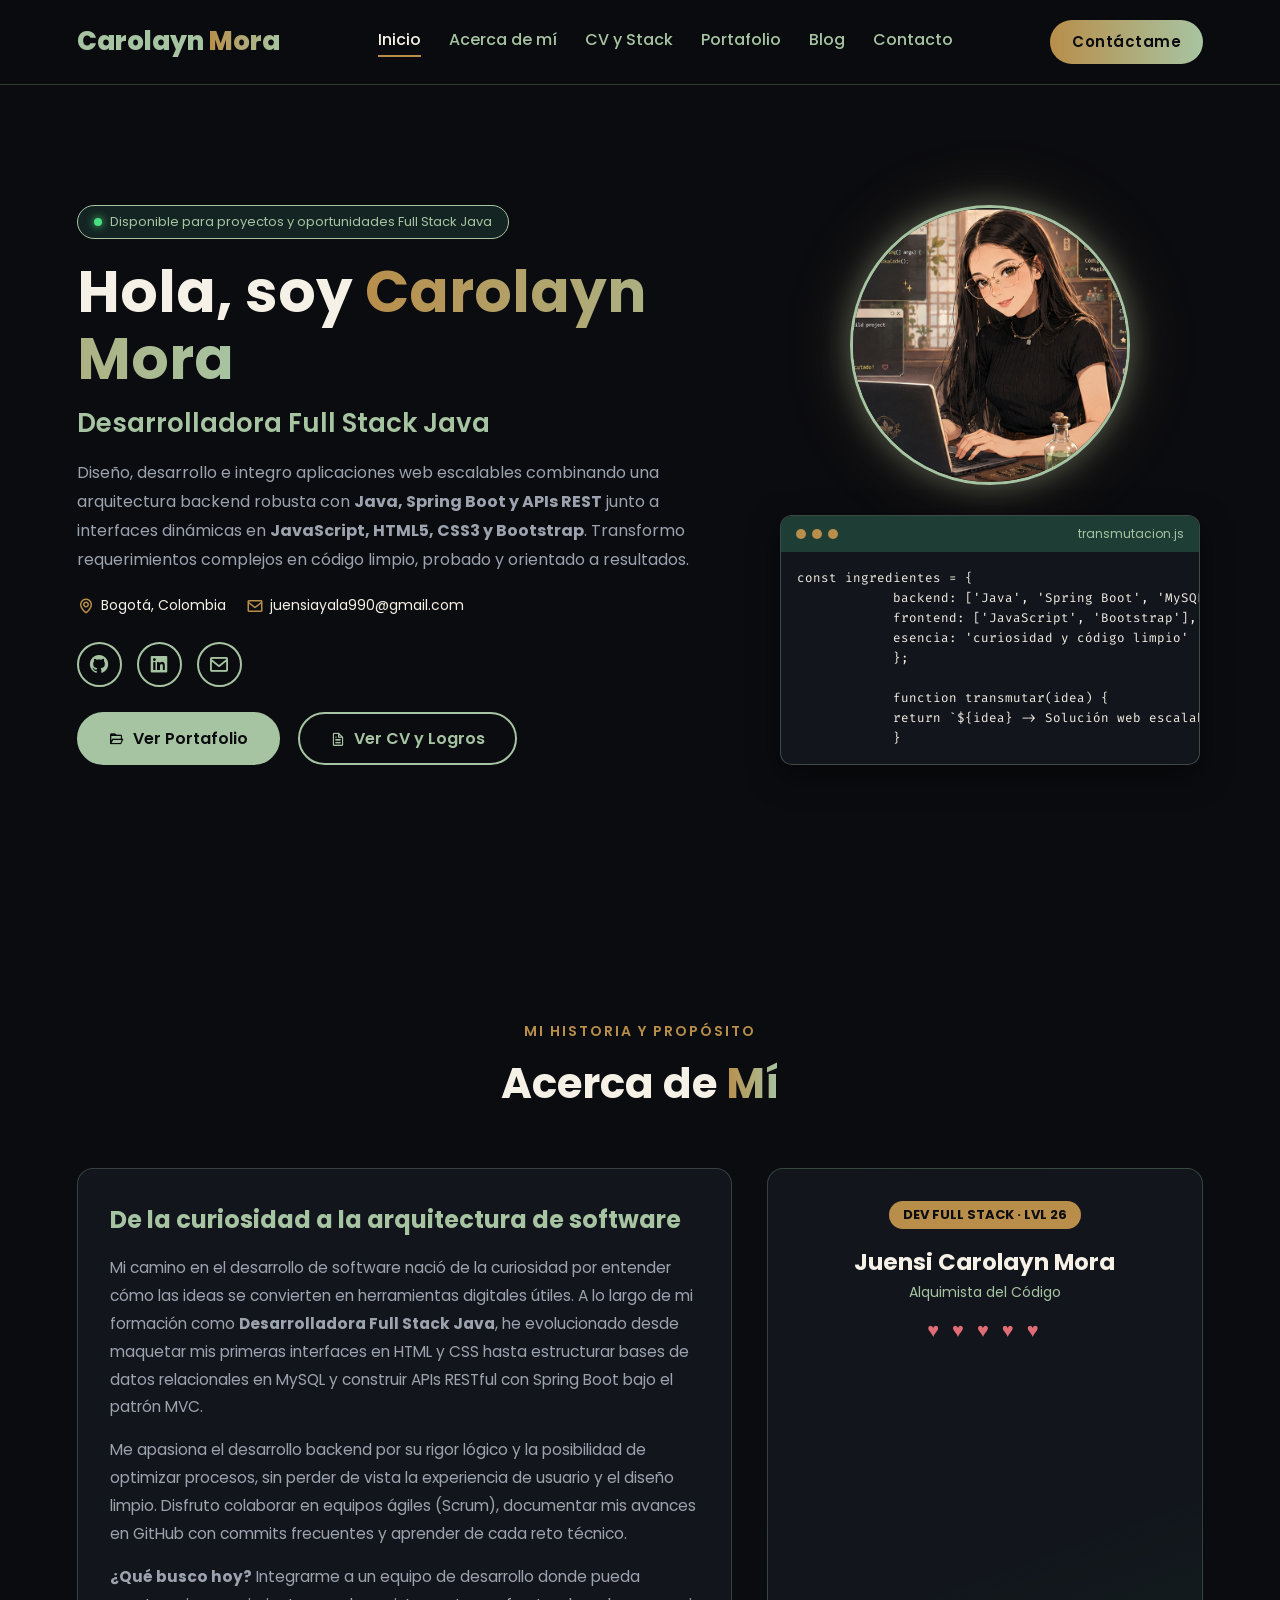
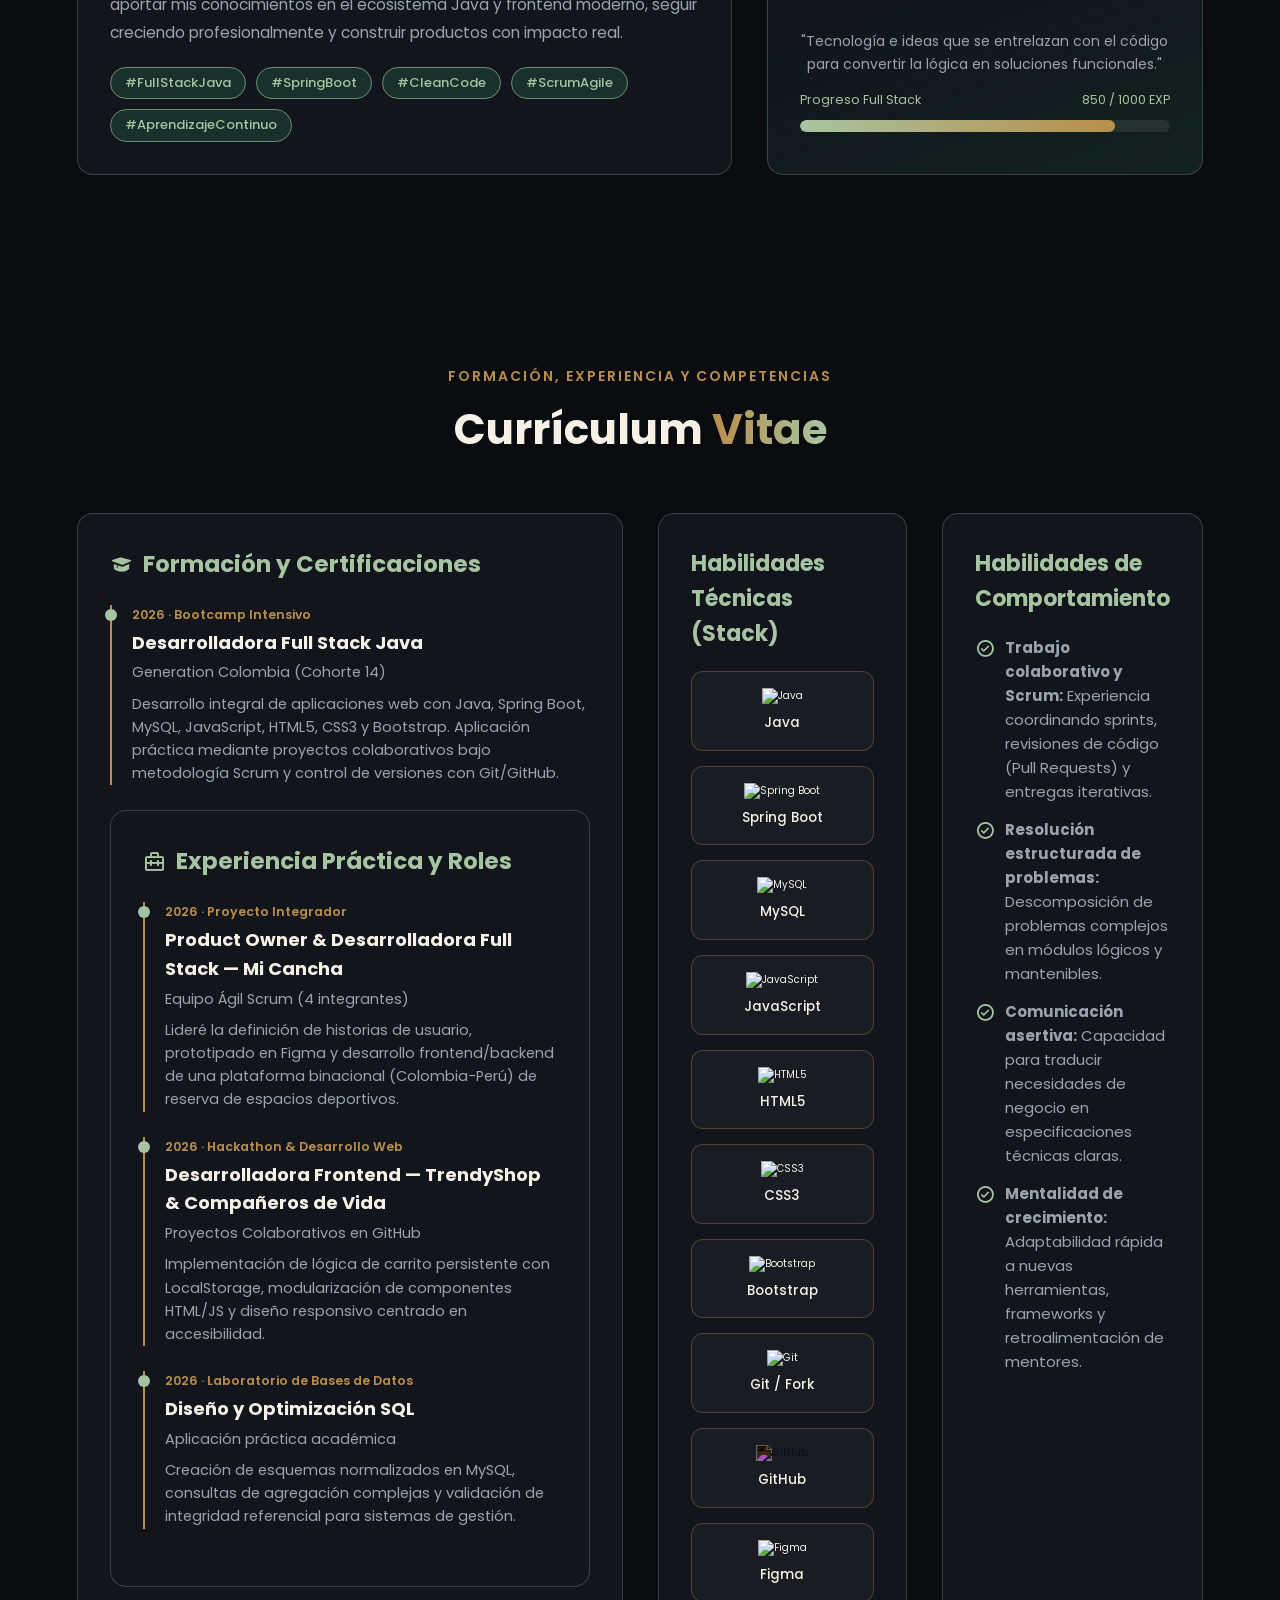
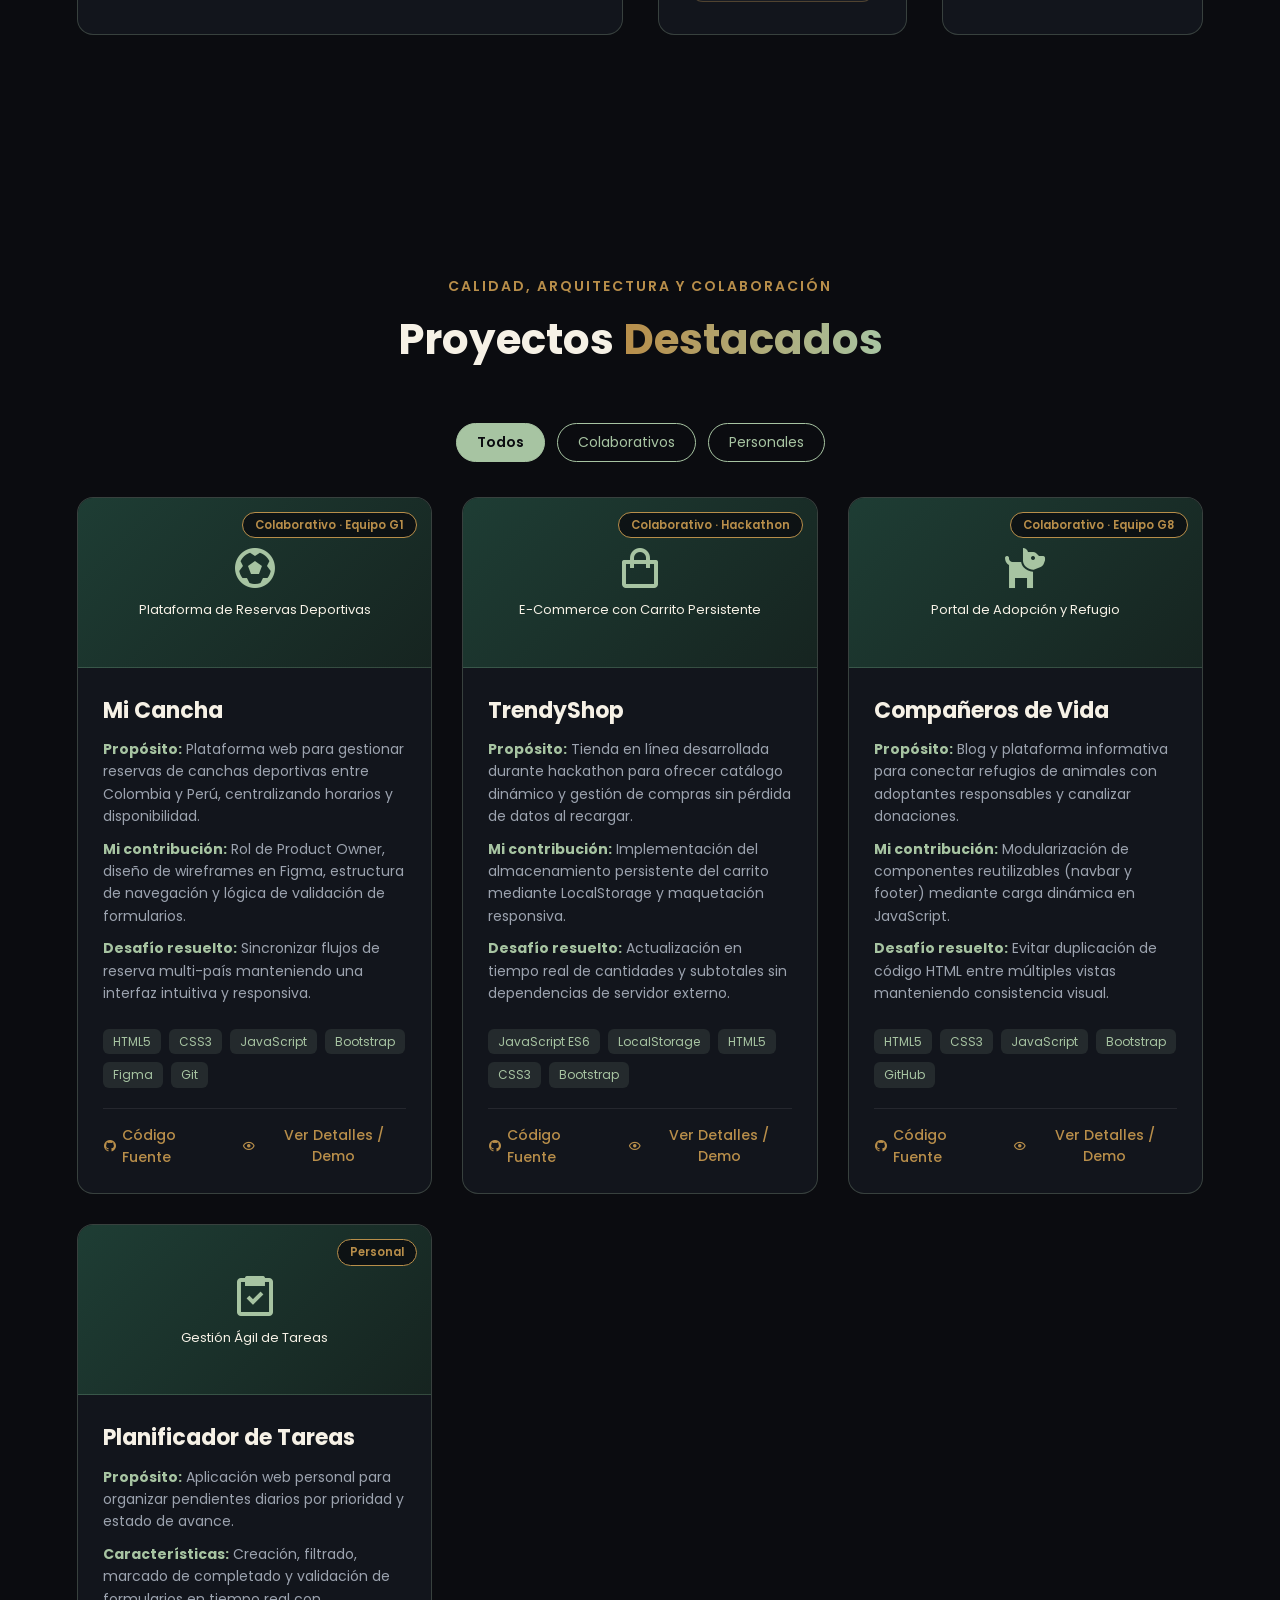
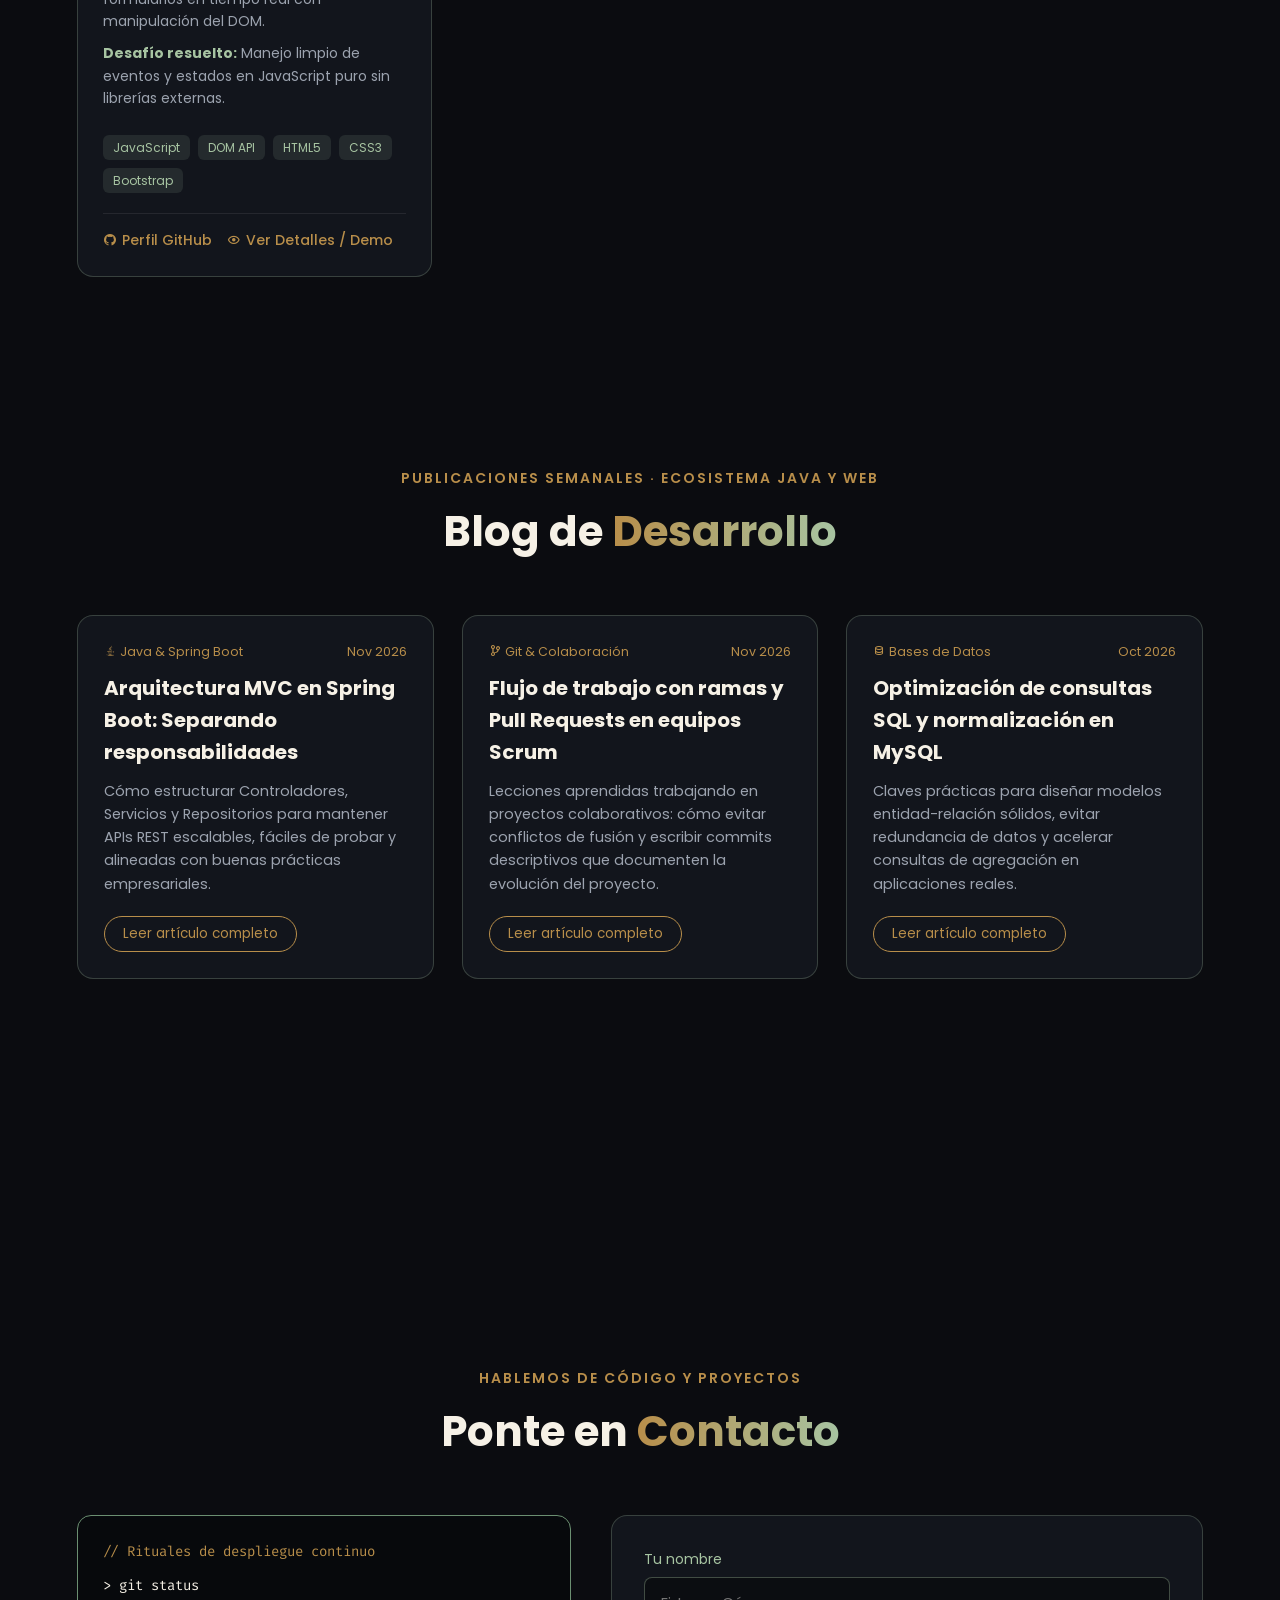
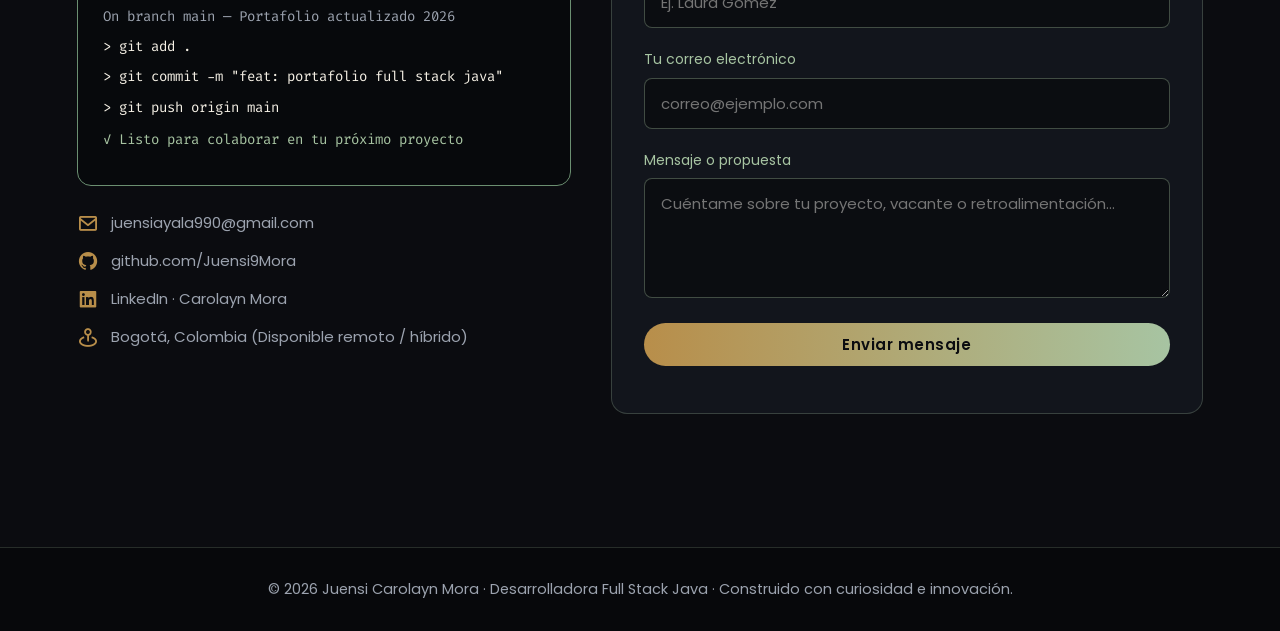
==== commit d013eeed: "cambios" ====
--- a/inicio.html
+++ b/inicio.html
@@ -7,7 +7,8 @@
     <!-- Boxicons & Google Fonts -->
     <link href="https://unpkg.com/boxicons@2.1.4/css/boxicons.min.css" rel="stylesheet">
     <link href="https://fonts.googleapis.com/css2?family=Poppins:wght@300;400;500;600;700;800&family=Fira+Code:wght@400;500&display=swap" rel="stylesheet">
-    <!-- Tu CSS -->
+    <link rel="icon" type="img/png" href="./img/perfil.png">
+    <!--CSS -->
     <link rel="stylesheet" href="../css/inicio.css">
     </head>
     <body>
@@ -44,23 +45,23 @@
         <h3>Desarrolladora Full Stack Java</h3>
 
         <p>
-            Diseño, desarrollo e integro aplicaciones web escalables combinando una arquitectura backend robusta con <strong>Java, Spring Boot y APIs REST</strong> junto a interfaces dinámicas en <strong>JavaScript, HTML5, CSS3 y Bootstrap</strong>. Transformo requerimientos complejos en código limpio, probado y orientado a resultados.
+            Diseño, desarrollo e integro aplicaciones web escalables combinando una arquitectura 
+            backend robusta con <strong>Java, Spring Boot y APIs REST</strong> junto a interfaces 
+            dinámicas en <strong>JavaScript, HTML5, CSS3 y Bootstrap</strong>. Transformo requerimientos 
+            complejos en código limpio, probado y orientado a resultados.
         </p>
 
         <div class="datos-rapidos">
             <span><i class="bx bx-map"></i> Bogotá, Colombia</span>
-            <span><i class="bx bx-envelope"></i> carolayn.mora.dev@gmail.com</span>
+            <span><i class="bx bx-envelope"></i> juensiayala990@gmail.com</span>
         </div>
 
         <div class="social-icons">
             <a href="https://github.com/Juensi9Mora" target="_blank" rel="noopener noreferrer" aria-label="GitHub" title="GitHub">
             <i class="bx bxl-github"></i>
             </a>
-            <a href="https://www.linkedin.com" target="_blank" rel="noopener noreferrer" aria-label="LinkedIn" title="LinkedIn">
+            <a href="https://www.linkedin.com/in/juensi-carolayn-mora-43a4671b9/" target="_blank" rel="noopener noreferrer" aria-label="LinkedIn" title="LinkedIn">
             <i class="bx bxl-linkedin-square"></i>
-            </a>
-            <a href="https://stackoverflow.com" target="_blank" rel="noopener noreferrer" aria-label="Stack Overflow" title="Stack Overflow">
-            <i class="bx bxl-stack-overflow"></i>
             </a>
             <a href="#contacto" aria-label="Correo" title="Enviar correo">
             <i class="bx bx-envelope"></i>
@@ -88,17 +89,17 @@
             <span>transmutacion.js</span>
             </div>
             <pre>const ingredientes = {
-    backend: ['Java', 'Spring Boot', 'MySQL'],
-    frontend: ['JavaScript', 'Bootstrap'],
-    esencia: 'curiosidad y código limpio'
-    };
-
-    function transmutar(idea) {
-    return `${idea} -> Solución web escalable.`;
-    }</pre>
-        </div>
-        </div>
-    </section>
+            backend: ['Java', 'Spring Boot', 'MySQL'],
+            frontend: ['JavaScript', 'Bootstrap'],
+            esencia: 'curiosidad y código limpio'
+            };
+
+            function transmutar(idea) {
+            return `${idea} -> Solución web escalable.`;
+            }</pre>
+                </div>
+                </div>
+            </section>
 
     <!-- ================= 2. ACERCA DE MÍ ================= -->
     <section id="acerca">
@@ -111,13 +112,21 @@
         <div class="card-dark acerca-historia">
             <h3>De la curiosidad a la arquitectura de software</h3>
             <p>
-            Mi camino en el desarrollo de software nació de la curiosidad por entender cómo las ideas se convierten en herramientas digitales útiles. A lo largo de mi formación como <strong>Desarrolladora Full Stack Java</strong>, he evolucionado desde maquetar mis primeras interfaces en HTML y CSS hasta estructurar bases de datos relacionales en MySQL y construir APIs RESTful con Spring Boot bajo el patrón MVC.
-            </p>
-            <p>
-            Me apasiona el desarrollo backend por su rigor lógico y la posibilidad de optimizar procesos, sin perder de vista la experiencia de usuario y el diseño limpio. Disfruto colaborar en equipos ágiles (Scrum), documentar mis avances en GitHub con commits frecuentes y aprender de cada reto técnico.
-            </p>
-            <p>
-            <strong>¿Qué busco hoy?</strong> Integrarme a un equipo de desarrollo donde pueda aportar mis conocimientos en el ecosistema Java y frontend moderno, seguir creciendo profesionalmente y construir productos con impacto real.
+            Mi camino en el desarrollo de software nació de la curiosidad por entender cómo las ideas 
+            se convierten en herramientas digitales útiles. A lo largo de mi formación como 
+            <strong>Desarrolladora Full Stack Java</strong>, he evolucionado desde maquetar mis primeras 
+            interfaces en HTML y CSS hasta estructurar bases de datos relacionales en MySQL y construir 
+            APIs RESTful con Spring Boot bajo el patrón MVC.
+            </p>
+            <p>
+            Me apasiona el desarrollo backend por su rigor lógico y la posibilidad de optimizar procesos, 
+            sin perder de vista la experiencia de usuario y el diseño limpio. Disfruto colaborar en equipos 
+            ágiles (Scrum), documentar mis avances en GitHub con commits frecuentes y aprender de cada reto técnico.
+            </p>
+            <p>
+            <strong>¿Qué busco hoy?</strong> Integrarme a un equipo de desarrollo donde pueda aportar mis 
+            conocimientos en el ecosistema Java y frontend moderno, seguir creciendo profesionalmente y construir 
+            productos con impacto real.
             </p>
 
             <div class="etiquetas-grupo">
@@ -170,28 +179,11 @@
             <h4>Desarrolladora Full Stack Java</h4>
             <p class="timeline-lugar">Generation Colombia (Cohorte 14)</p>
             <p>
-                Desarrollo integral de aplicaciones web con Java, Spring Boot, MySQL, JavaScript, HTML5, CSS3 y Bootstrap. Aplicación práctica mediante proyectos colaborativos bajo metodología Scrum y control de versiones con Git/GitHub.
-            </p>
-            </div>
-
-            <div class="timeline-item">
-            <span class="timeline-fecha">En curso / Formación Tecnológica</span>
-            <h4>Análisis y Desarrollo de Software (ADSO)</h4>
-            <p class="timeline-lugar">SENA · Centro de Materiales y Ensayos</p>
-            <p>
-                Levantamiento de requerimientos, modelado de bases de datos relacionales (MER), pruebas de software y arquitectura de sistemas empresariales.
-            </p>
-            </div>
-
-            <div class="timeline-item">
-            <span class="timeline-fecha">Certificaciones Complementarias</span>
-            <h4>Ruta Oracle University (EXPERTA) & Desarrollo Móvil</h4>
-            <p class="timeline-lugar">SDDE Bogotá · Todos a la U (UNAL) · British Council</p>
-            <p>
-                Especialización en fundamentos cloud/bases de datos Oracle, desarrollo de aplicaciones móviles y competencia comunicativa en inglés (English without Borders).
-            </p>
-            </div>
-        </div>
+                Desarrollo integral de aplicaciones web con Java, Spring Boot, MySQL, JavaScript, 
+                HTML5, CSS3 y Bootstrap. Aplicación práctica mediante proyectos colaborativos bajo 
+                metodología Scrum y control de versiones con Git/GitHub.
+            </p>
+            </div>
 
         <!-- Experiencia Práctica y Aplicaciones -->
         <div class="card-dark cv-columna">
@@ -202,7 +194,8 @@
             <h4>Product Owner & Desarrolladora Full Stack — Mi Cancha</h4>
             <p class="timeline-lugar">Equipo Ágil Scrum (4 integrantes)</p>
             <p>
-                Lideré la definición de historias de usuario, prototipado en Figma y desarrollo frontend/backend de una plataforma binacional (Colombia-Perú) de reserva de espacios deportivos.
+                Lideré la definición de historias de usuario, prototipado en Figma y desarrollo 
+                frontend/backend de una plataforma binacional (Colombia-Perú) de reserva de espacios deportivos.
             </p>
             </div>
 
@@ -211,7 +204,8 @@
             <h4>Desarrolladora Frontend — TrendyShop & Compañeros de Vida</h4>
             <p class="timeline-lugar">Proyectos Colaborativos en GitHub</p>
             <p>
-                Implementación de lógica de carrito persistente con LocalStorage, modularización de componentes HTML/JS y diseño responsivo centrado en accesibilidad.
+                Implementación de lógica de carrito persistente con LocalStorage, modularización 
+                de componentes HTML/JS y diseño responsivo centrado en accesibilidad.
             </p>
             </div>
 
@@ -220,7 +214,8 @@
             <h4>Diseño y Optimización SQL</h4>
             <p class="timeline-lugar">Aplicación práctica académica</p>
             <p>
-                Creación de esquemas normalizados en MySQL, consultas de agregación complejas y validación de integridad referencial para sistemas de gestión.
+                Creación de esquemas normalizados en MySQL, consultas de agregación complejas y 
+                validación de integridad referencial para sistemas de gestión.
             </p>
             </div>
         </div>
@@ -277,10 +272,14 @@
         <div class="card-dark">
             <h3 class="subtitulo-card">Habilidades de Comportamiento</h3>
             <ul class="soft-skills-list">
-            <li><i class="bx bx-check-circle"></i> <span><strong>Trabajo colaborativo y Scrum:</strong> Experiencia coordinando sprints, revisiones de código (Pull Requests) y entregas iterativas.</span></li>
-            <li><i class="bx bx-check-circle"></i> <span><strong>Resolución estructurada de problemas:</strong> Descomposición de problemas complejos en módulos lógicos y mantenibles.</span></li>
-            <li><i class="bx bx-check-circle"></i> <span><strong>Comunicación asertiva:</strong> Capacidad para traducir necesidades de negocio en especificaciones técnicas claras.</span></li>
-            <li><i class="bx bx-check-circle"></i> <span><strong>Mentalidad de crecimiento:</strong> Adaptabilidad rápida a nuevas herramientas, frameworks y retroalimentación de mentores.</span></li>
+            <li><i class="bx bx-check-circle"></i> <span><strong>Trabajo colaborativo y Scrum:</strong> Experiencia 
+                coordinando sprints, revisiones de código (Pull Requests) y entregas iterativas.</span></li>
+            <li><i class="bx bx-check-circle"></i> <span><strong>Resolución estructurada de problemas:</strong> Descomposición 
+                de problemas complejos en módulos lógicos y mantenibles.</span></li>
+            <li><i class="bx bx-check-circle"></i> <span><strong>Comunicación asertiva:</strong> Capacidad 
+                para traducir necesidades de negocio en especificaciones técnicas claras.</span></li>
+            <li><i class="bx bx-check-circle"></i> <span><strong>Mentalidad de crecimiento:</strong> Adaptabilidad 
+                rápida a nuevas herramientas, frameworks y retroalimentación de mentores.</span></li>
             </ul>
         </div>
         </div>
@@ -309,9 +308,12 @@
             </div>
             <div class="proyecto-body">
             <h3>Mi Cancha</h3>
-            <p class="proyecto-detalle"><strong>Propósito:</strong> Plataforma web para gestionar reservas de canchas deportivas entre Colombia y Perú, centralizando horarios y disponibilidad.</p>
-            <p class="proyecto-detalle"><strong>Mi contribución:</strong> Rol de Product Owner, diseño de wireframes en Figma, estructura de navegación y lógica de validación de formularios.</p>
-            <p class="proyecto-detalle"><strong>Desafío resuelto:</strong> Sincronizar flujos de reserva multi-país manteniendo una interfaz intuitiva y responsiva.</p>
+            <p class="proyecto-detalle"><strong>Propósito:</strong> Plataforma web para gestionar 
+                reservas de canchas deportivas entre Colombia y Perú, centralizando horarios y disponibilidad.</p>
+            <p class="proyecto-detalle"><strong>Mi contribución:</strong> Rol de Product Owner, 
+                diseño de wireframes en Figma, estructura de navegación y lógica de validación de formularios.</p>
+            <p class="proyecto-detalle"><strong>Desafío resuelto:</strong> Sincronizar flujos de reserva 
+                multi-país manteniendo una interfaz intuitiva y responsiva.</p>
             <div class="proyecto-techs">
                 <span>HTML5</span><span>CSS3</span><span>JavaScript</span><span>Bootstrap</span><span>Figma</span><span>Git</span>
             </div>
@@ -335,9 +337,12 @@
             </div>
             <div class="proyecto-body">
             <h3>TrendyShop</h3>
-            <p class="proyecto-detalle"><strong>Propósito:</strong> Tienda en línea desarrollada durante hackathon para ofrecer catálogo dinámico y gestión de compras sin pérdida de datos al recargar.</p>
-            <p class="proyecto-detalle"><strong>Mi contribución:</strong> Implementación del almacenamiento persistente del carrito mediante LocalStorage y maquetación responsiva.</p>
-            <p class="proyecto-detalle"><strong>Desafío resuelto:</strong> Actualización en tiempo real de cantidades y subtotales sin dependencias de servidor externo.</p>
+            <p class="proyecto-detalle"><strong>Propósito:</strong> Tienda en línea desarrollada durante hackathon 
+                para ofrecer catálogo dinámico y gestión de compras sin pérdida de datos al recargar.</p>
+            <p class="proyecto-detalle"><strong>Mi contribución:</strong> Implementación del almacenamiento 
+                persistente del carrito mediante LocalStorage y maquetación responsiva.</p>
+            <p class="proyecto-detalle"><strong>Desafío resuelto:</strong> Actualización en tiempo real de cantidades 
+                y subtotales sin dependencias de servidor externo.</p>
             <div class="proyecto-techs">
                 <span>JavaScript ES6</span><span>LocalStorage</span><span>HTML5</span><span>CSS3</span><span>Bootstrap</span>
             </div>
@@ -361,9 +366,12 @@
             </div>
             <div class="proyecto-body">
             <h3>Compañeros de Vida</h3>
-            <p class="proyecto-detalle"><strong>Propósito:</strong> Blog y plataforma informativa para conectar refugios de animales con adoptantes responsables y canalizar donaciones.</p>
-            <p class="proyecto-detalle"><strong>Mi contribución:</strong> Modularización de componentes reutilizables (navbar y footer) mediante carga dinámica en JavaScript.</p>
-            <p class="proyecto-detalle"><strong>Desafío resuelto:</strong> Evitar duplicación de código HTML entre múltiples vistas manteniendo consistencia visual.</p>
+            <p class="proyecto-detalle"><strong>Propósito:</strong> Blog y plataforma informativa para conectar 
+                refugios de animales con adoptantes responsables y canalizar donaciones.</p>
+            <p class="proyecto-detalle"><strong>Mi contribución:</strong> Modularización de componentes reutilizables 
+                (navbar y footer) mediante carga dinámica en JavaScript.</p>
+            <p class="proyecto-detalle"><strong>Desafío resuelto:</strong> Evitar duplicación de código HTML entre 
+                múltiples vistas manteniendo consistencia visual.</p>
             <div class="proyecto-techs">
                 <span>HTML5</span><span>CSS3</span><span>JavaScript</span><span>Bootstrap</span><span>GitHub</span>
             </div>
@@ -387,9 +395,12 @@
             </div>
             <div class="proyecto-body">
             <h3>Planificador de Tareas</h3>
-            <p class="proyecto-detalle"><strong>Propósito:</strong> Aplicación web personal para organizar pendientes diarios por prioridad y estado de avance.</p>
-            <p class="proyecto-detalle"><strong>Características:</strong> Creación, filtrado, marcado de completado y validación de formularios en tiempo real con manipulación del DOM.</p>
-            <p class="proyecto-detalle"><strong>Desafío resuelto:</strong> Manejo limpio de eventos y estados en JavaScript puro sin librerías externas.</p>
+            <p class="proyecto-detalle"><strong>Propósito:</strong> Aplicación web personal para organizar 
+                pendientes diarios por prioridad y estado de avance.</p>
+            <p class="proyecto-detalle"><strong>Características:</strong> Creación, filtrado, marcado de 
+                completado y validación de formularios en tiempo real con manipulación del DOM.</p>
+            <p class="proyecto-detalle"><strong>Desafío resuelto:</strong> Manejo limpio de eventos 
+                y estados en JavaScript puro sin librerías externas.</p>
             <div class="proyecto-techs">
                 <span>JavaScript</span><span>DOM API</span><span>HTML5</span><span>CSS3</span><span>Bootstrap</span>
             </div>
@@ -422,7 +433,8 @@
             </div>
             <h3>Arquitectura MVC en Spring Boot: Separando responsabilidades</h3>
             <p>
-                Cómo estructurar Controladores, Servicios y Repositorios para mantener APIs REST escalables, fáciles de probar y alineadas con buenas prácticas empresariales.
+                Cómo estructurar Controladores, Servicios y Repositorios para mantener APIs REST 
+                escalables, fáciles de probar y alineadas con buenas prácticas empresariales.
             </p>
             </div>
             <button type="button" class="leer-mas-btn" data-modal="blog1">Leer artículo completo</button>
@@ -436,7 +448,8 @@
             </div>
             <h3>Flujo de trabajo con ramas y Pull Requests en equipos Scrum</h3>
             <p>
-                Lecciones aprendidas trabajando en proyectos colaborativos: cómo evitar conflictos de fusión y escribir commits descriptivos que documenten la evolución del proyecto.
+                Lecciones aprendidas trabajando en proyectos colaborativos: cómo evitar conflictos de 
+                fusión y escribir commits descriptivos que documenten la evolución del proyecto.
             </p>
             </div>
             <button type="button" class="leer-mas-btn" data-modal="blog2">Leer artículo completo</button>
@@ -450,7 +463,8 @@
             </div>
             <h3>Optimización de consultas SQL y normalización en MySQL</h3>
             <p>
-                Claves prácticas para diseñar modelos entidad-relación sólidos, evitar redundancia de datos y acelerar consultas de agregación en aplicaciones reales.
+                Claves prácticas para diseñar modelos entidad-relación sólidos, evitar redundancia de 
+                datos y acelerar consultas de agregación en aplicaciones reales.
             </p>
             </div>
             <button type="button" class="leer-mas-btn" data-modal="blog3">Leer artículo completo</button>
@@ -478,13 +492,13 @@
             </div>
 
             <div class="contacto-info-list">
-            <a href="mailto:carolayn.mora.dev@gmail.com">
-                <i class="bx bx-envelope"></i> carolayn.mora.dev@gmail.com
+            <a href="mailto:juensiayala990@gmail.com">
+                <i class="bx bx-envelope"></i> juensiayala990@gmail.com
             </a>
             <a href="https://github.com/Juensi9Mora" target="_blank" rel="noopener noreferrer">
                 <i class="bx bxl-github"></i> github.com/Juensi9Mora
             </a>
-            <a href="https://www.linkedin.com" target="_blank" rel="noopener noreferrer">
+            <a href="https://www.linkedin.com/in/juensi-carolayn-mora-43a4671b9/" target="_blank" rel="noopener noreferrer">
                 <i class="bx bxl-linkedin-square"></i> LinkedIn · Carolayn Mora
             </a>
             <div>
